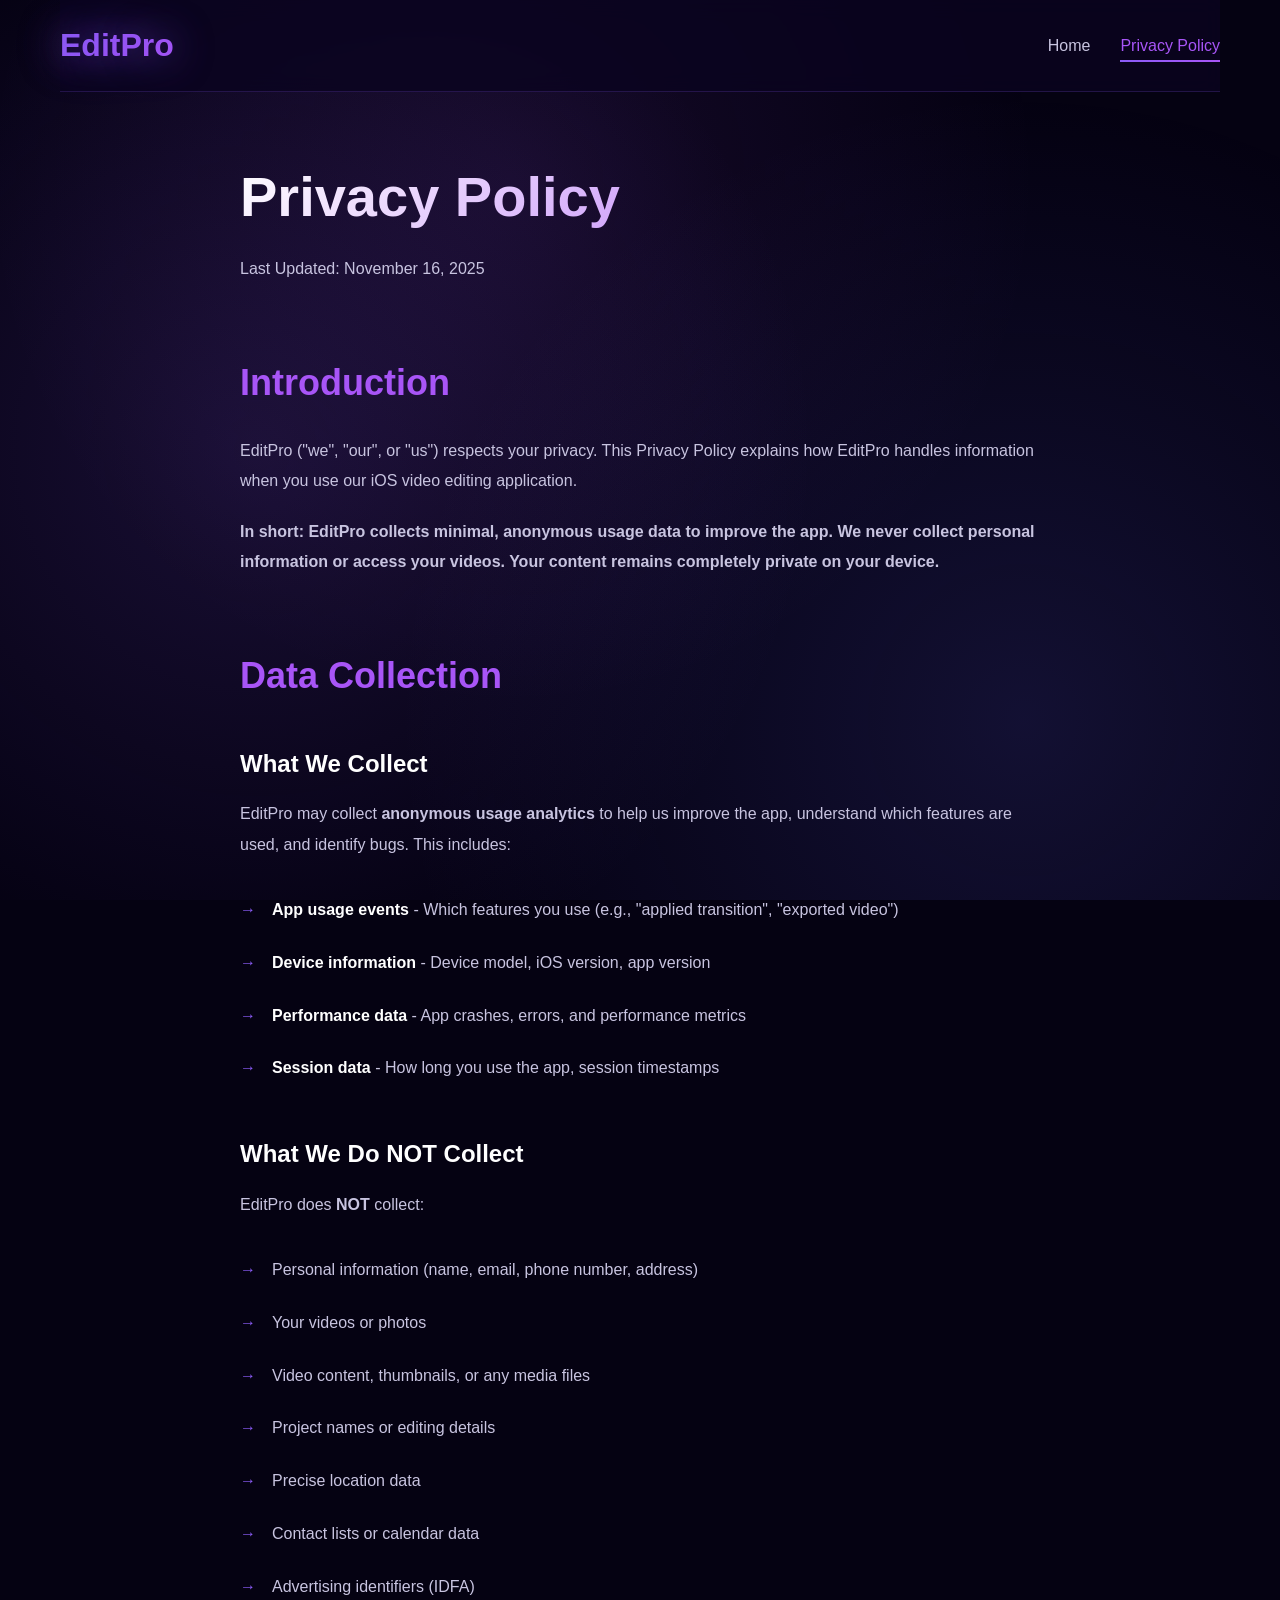
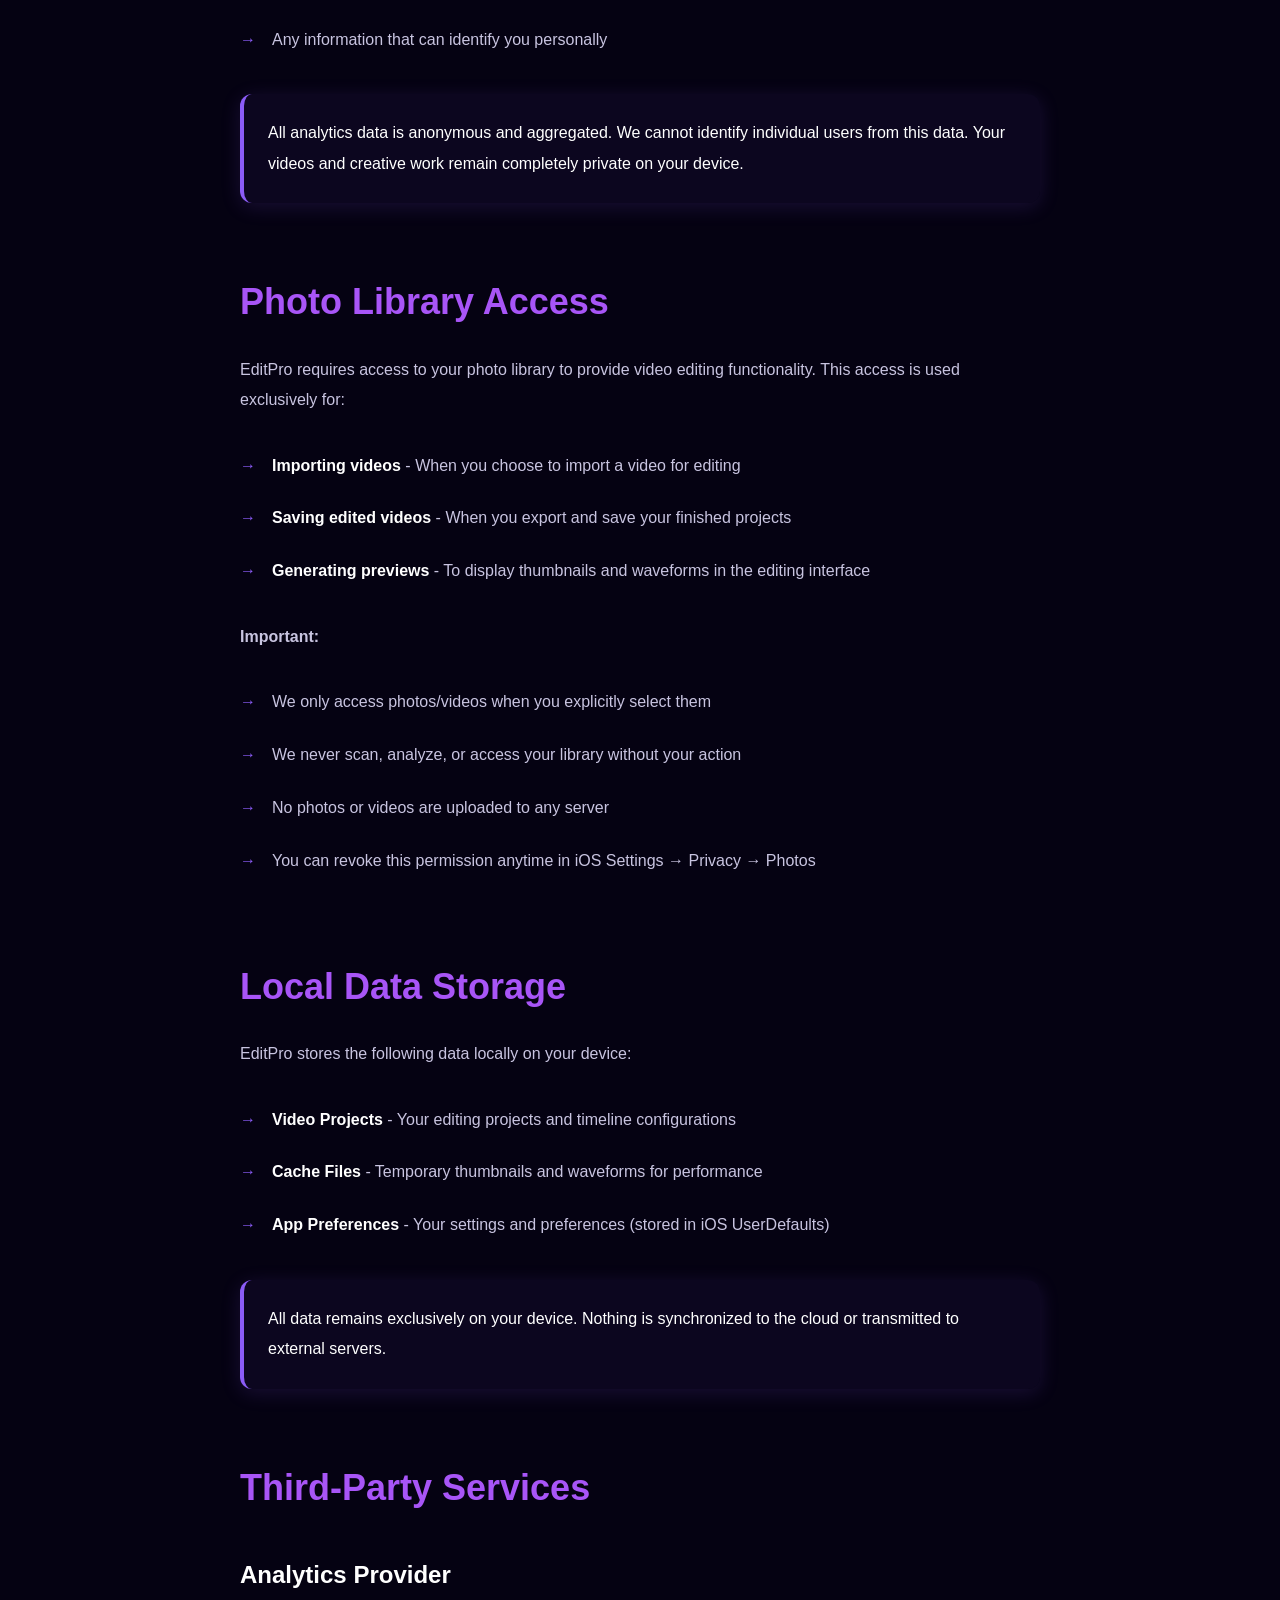
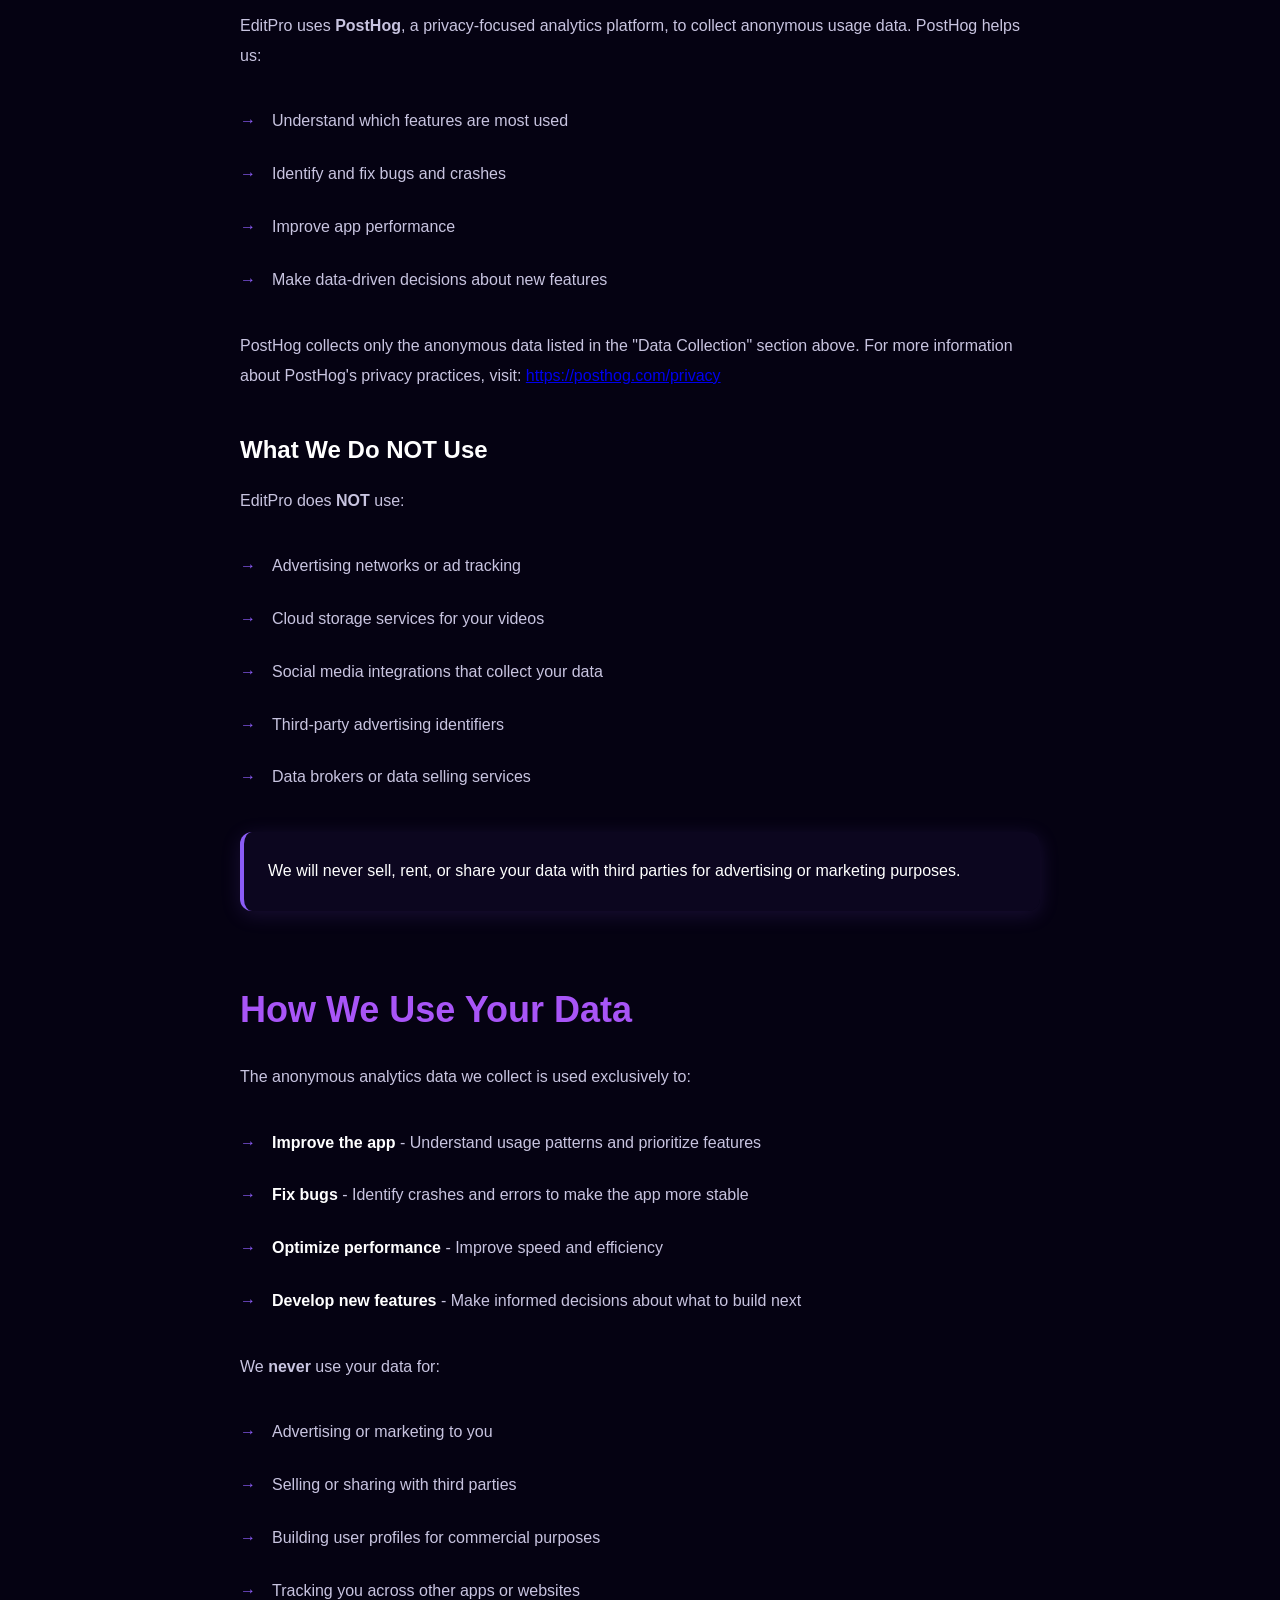
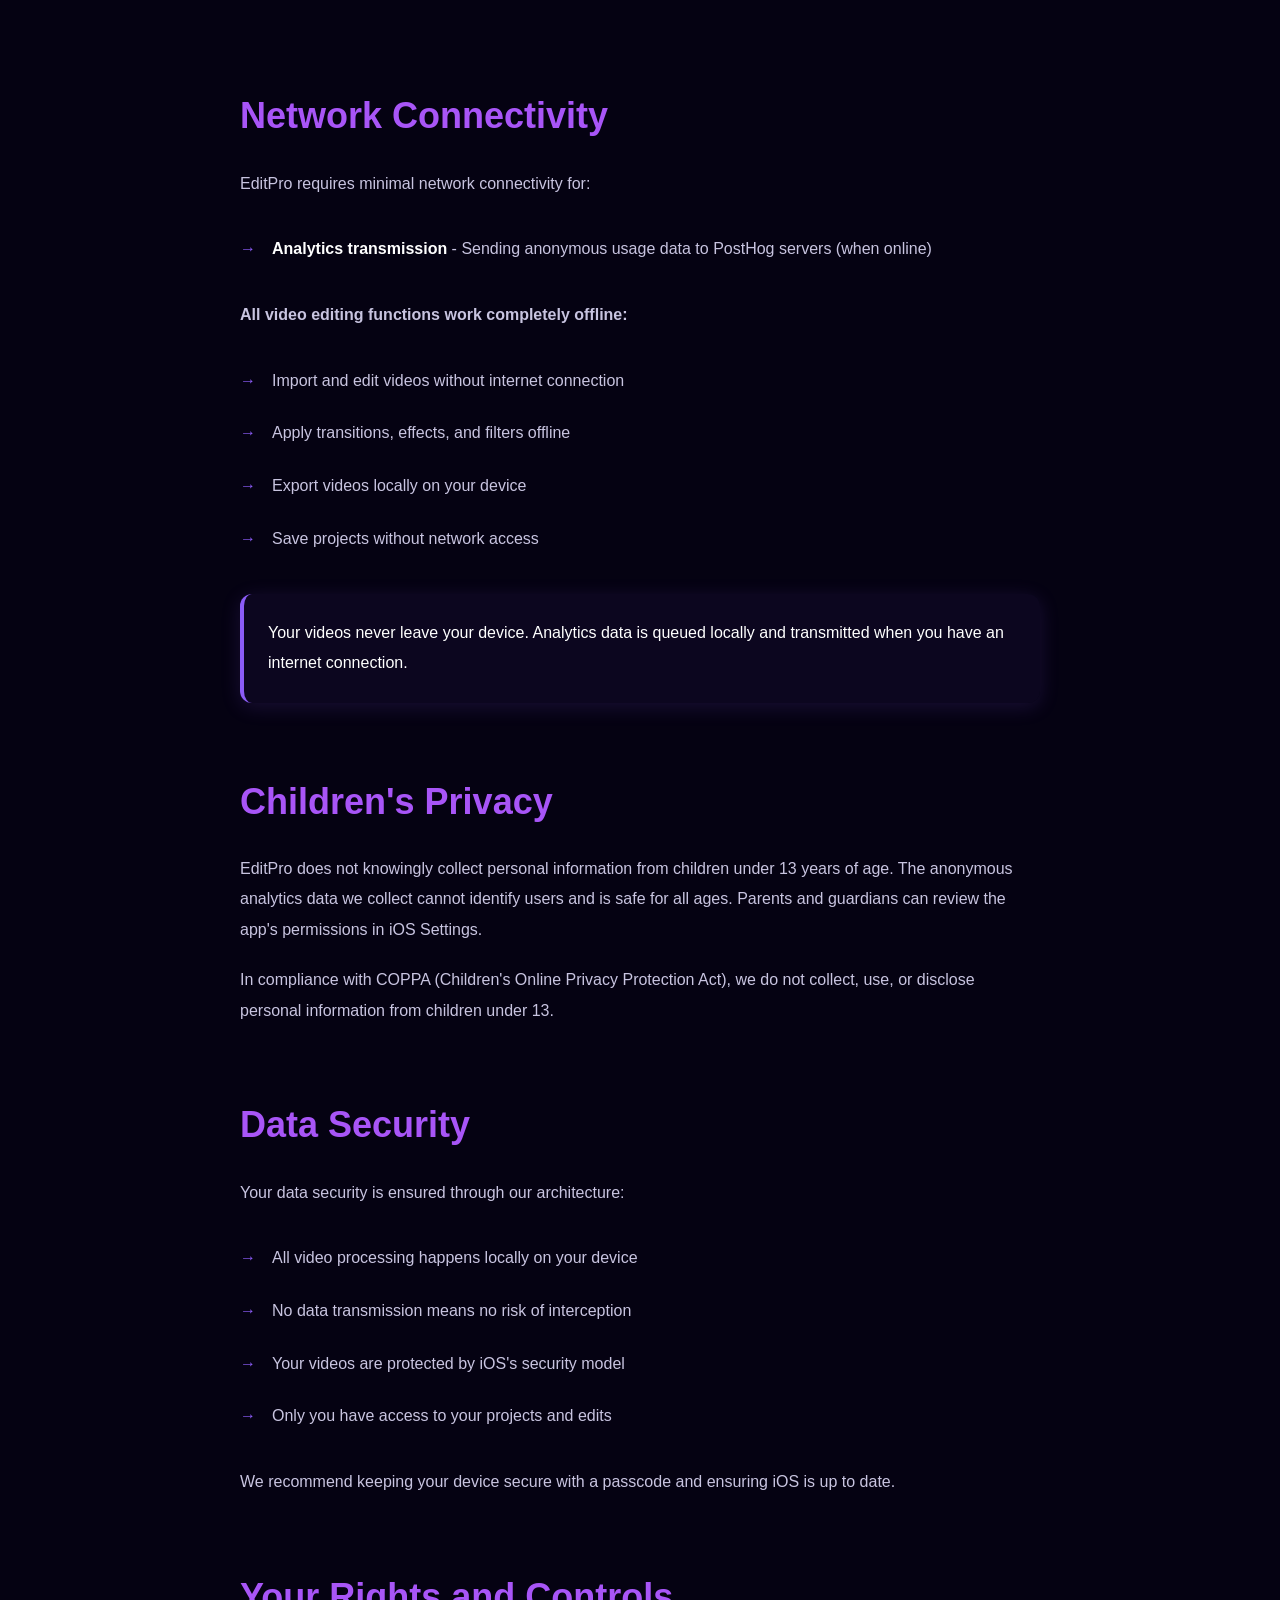
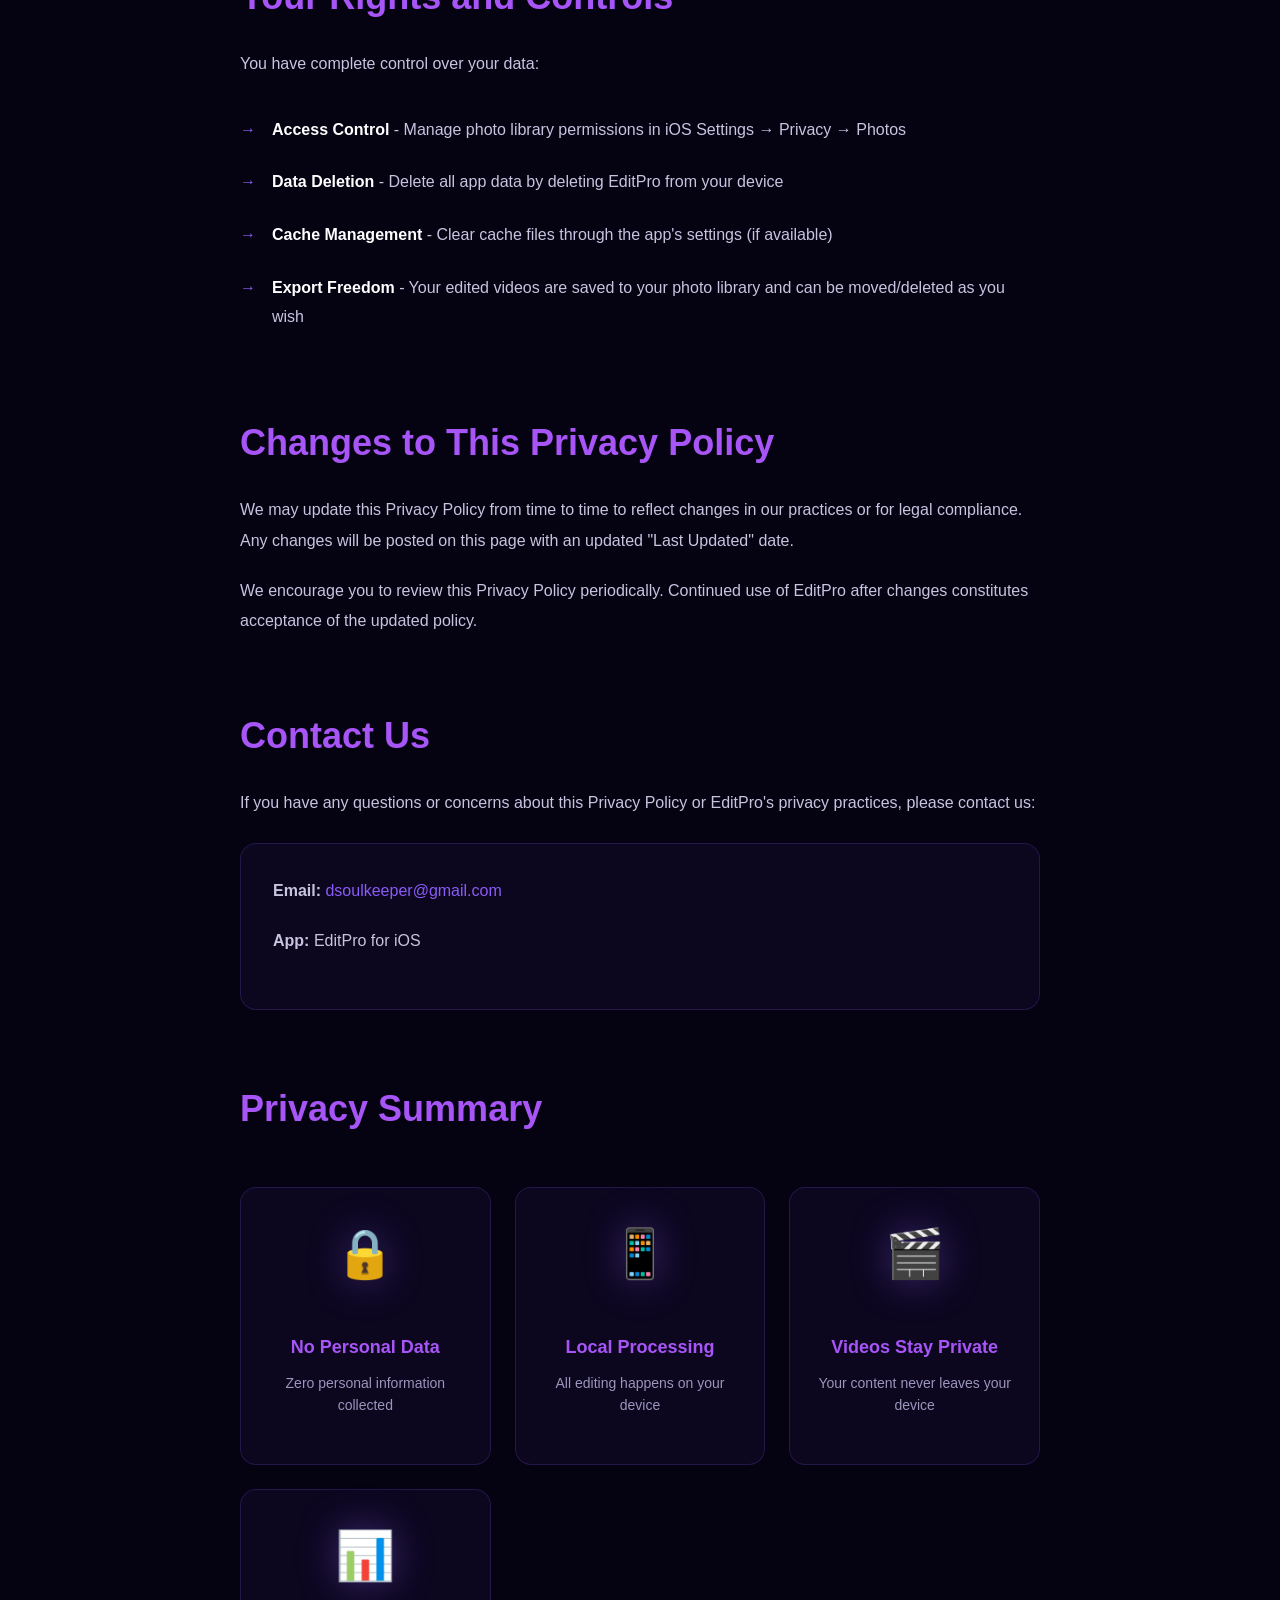
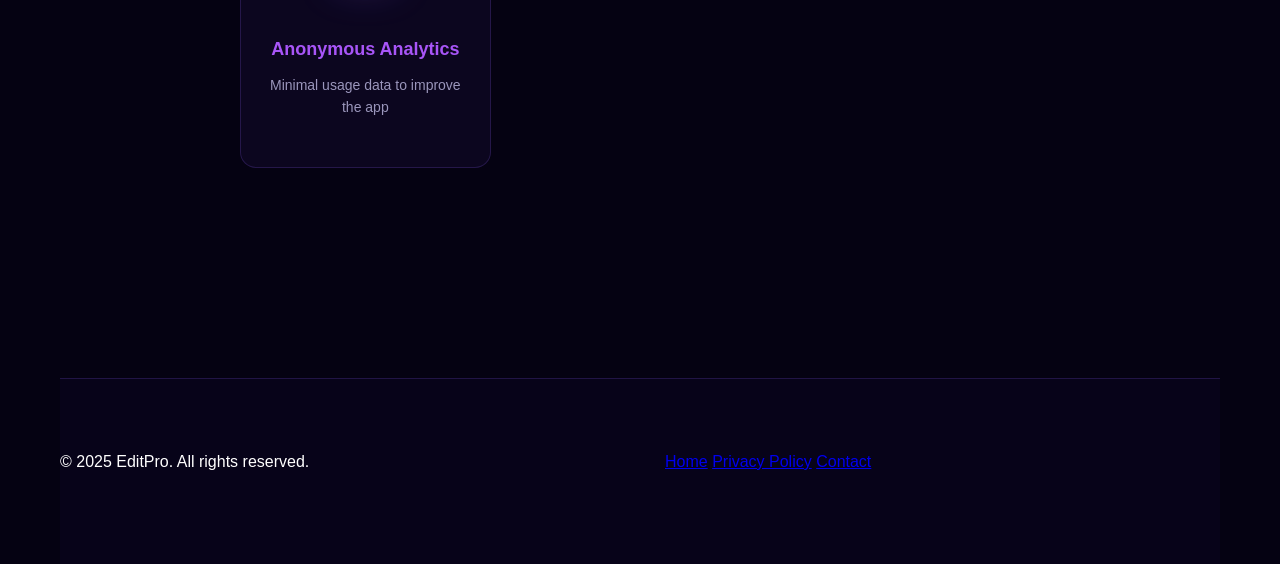
==== privacy.html @ 7e84e5dd "first commit" ====
<!DOCTYPE html>
<html lang="en">
<head>
    <meta charset="UTF-8">
    <meta name="viewport" content="width=device-width, initial-scale=1.0">
    <meta name="description" content="EditPro Privacy Policy - Learn how we protect your privacy and handle your data.">
    <title>Privacy Policy - EditPro</title>

    <!-- Favicons -->
    <link rel="icon" type="image/png" sizes="32x32" href="assets/favicon-32x32.png">
    <link rel="icon" type="image/png" sizes="16x16" href="assets/favicon-16x16.png">
    <link rel="apple-touch-icon" sizes="180x180" href="assets/apple-touch-icon.png">

    <link rel="stylesheet" href="style.css">
</head>
<body>
    <!-- Progress Bar -->
    <div class="progress-bar" id="progressBar"></div>

    <div class="container">
        <header id="navbar">
            <div class="logo">
                <a href="index.html"><h1>EditPro</h1></a>
            </div>
            <nav>
                <a href="index.html">Home</a>
                <a href="privacy.html" class="active">Privacy Policy</a>
            </nav>
        </header>

        <main class="privacy-content">
            <h1>Privacy Policy</h1>
            <p class="last-updated">Last Updated: November 16, 2025</p>

            <section>
                <h2>Introduction</h2>
                <p>EditPro ("we", "our", or "us") respects your privacy. This Privacy Policy explains how EditPro handles information when you use our iOS video editing application.</p>
                <p><strong>In short: EditPro collects minimal, anonymous usage data to improve the app. We never collect personal information or access your videos. Your content remains completely private on your device.</strong></p>
            </section>

            <section>
                <h2>Data Collection</h2>

                <h3>What We Collect</h3>
                <p>EditPro may collect <strong>anonymous usage analytics</strong> to help us improve the app, understand which features are used, and identify bugs. This includes:</p>
                <ul>
                    <li><strong>App usage events</strong> - Which features you use (e.g., "applied transition", "exported video")</li>
                    <li><strong>Device information</strong> - Device model, iOS version, app version</li>
                    <li><strong>Performance data</strong> - App crashes, errors, and performance metrics</li>
                    <li><strong>Session data</strong> - How long you use the app, session timestamps</li>
                </ul>

                <h3>What We Do NOT Collect</h3>
                <p>EditPro does <strong>NOT</strong> collect:</p>
                <ul>
                    <li>Personal information (name, email, phone number, address)</li>
                    <li>Your videos or photos</li>
                    <li>Video content, thumbnails, or any media files</li>
                    <li>Project names or editing details</li>
                    <li>Precise location data</li>
                    <li>Contact lists or calendar data</li>
                    <li>Advertising identifiers (IDFA)</li>
                    <li>Any information that can identify you personally</li>
                </ul>
                <p class="highlight">All analytics data is anonymous and aggregated. We cannot identify individual users from this data. Your videos and creative work remain completely private on your device.</p>
            </section>

            <section>
                <h2>Photo Library Access</h2>
                <p>EditPro requires access to your photo library to provide video editing functionality. This access is used exclusively for:</p>
                <ul>
                    <li><strong>Importing videos</strong> - When you choose to import a video for editing</li>
                    <li><strong>Saving edited videos</strong> - When you export and save your finished projects</li>
                    <li><strong>Generating previews</strong> - To display thumbnails and waveforms in the editing interface</li>
                </ul>
                <p><strong>Important:</strong></p>
                <ul>
                    <li>We only access photos/videos when you explicitly select them</li>
                    <li>We never scan, analyze, or access your library without your action</li>
                    <li>No photos or videos are uploaded to any server</li>
                    <li>You can revoke this permission anytime in iOS Settings → Privacy → Photos</li>
                </ul>
            </section>

            <section>
                <h2>Local Data Storage</h2>
                <p>EditPro stores the following data locally on your device:</p>
                <ul>
                    <li><strong>Video Projects</strong> - Your editing projects and timeline configurations</li>
                    <li><strong>Cache Files</strong> - Temporary thumbnails and waveforms for performance</li>
                    <li><strong>App Preferences</strong> - Your settings and preferences (stored in iOS UserDefaults)</li>
                </ul>
                <p class="highlight">All data remains exclusively on your device. Nothing is synchronized to the cloud or transmitted to external servers.</p>
            </section>

            <section>
                <h2>Third-Party Services</h2>

                <h3>Analytics Provider</h3>
                <p>EditPro uses <strong>PostHog</strong>, a privacy-focused analytics platform, to collect anonymous usage data. PostHog helps us:</p>
                <ul>
                    <li>Understand which features are most used</li>
                    <li>Identify and fix bugs and crashes</li>
                    <li>Improve app performance</li>
                    <li>Make data-driven decisions about new features</li>
                </ul>
                <p>PostHog collects only the anonymous data listed in the "Data Collection" section above. For more information about PostHog's privacy practices, visit: <a href="https://posthog.com/privacy" target="_blank" rel="noopener">https://posthog.com/privacy</a></p>

                <h3>What We Do NOT Use</h3>
                <p>EditPro does <strong>NOT</strong> use:</p>
                <ul>
                    <li>Advertising networks or ad tracking</li>
                    <li>Cloud storage services for your videos</li>
                    <li>Social media integrations that collect your data</li>
                    <li>Third-party advertising identifiers</li>
                    <li>Data brokers or data selling services</li>
                </ul>
                <p class="highlight">We will never sell, rent, or share your data with third parties for advertising or marketing purposes.</p>
            </section>

            <section>
                <h2>How We Use Your Data</h2>
                <p>The anonymous analytics data we collect is used exclusively to:</p>
                <ul>
                    <li><strong>Improve the app</strong> - Understand usage patterns and prioritize features</li>
                    <li><strong>Fix bugs</strong> - Identify crashes and errors to make the app more stable</li>
                    <li><strong>Optimize performance</strong> - Improve speed and efficiency</li>
                    <li><strong>Develop new features</strong> - Make informed decisions about what to build next</li>
                </ul>
                <p>We <strong>never</strong> use your data for:</p>
                <ul>
                    <li>Advertising or marketing to you</li>
                    <li>Selling or sharing with third parties</li>
                    <li>Building user profiles for commercial purposes</li>
                    <li>Tracking you across other apps or websites</li>
                </ul>
            </section>

            <section>
                <h2>Network Connectivity</h2>
                <p>EditPro requires minimal network connectivity for:</p>
                <ul>
                    <li><strong>Analytics transmission</strong> - Sending anonymous usage data to PostHog servers (when online)</li>
                </ul>

                <p><strong>All video editing functions work completely offline:</strong></p>
                <ul>
                    <li>Import and edit videos without internet connection</li>
                    <li>Apply transitions, effects, and filters offline</li>
                    <li>Export videos locally on your device</li>
                    <li>Save projects without network access</li>
                </ul>
                <p class="highlight">Your videos never leave your device. Analytics data is queued locally and transmitted when you have an internet connection.</p>
            </section>

            <section>
                <h2>Children's Privacy</h2>
                <p>EditPro does not knowingly collect personal information from children under 13 years of age. The anonymous analytics data we collect cannot identify users and is safe for all ages. Parents and guardians can review the app's permissions in iOS Settings.</p>
                <p>In compliance with COPPA (Children's Online Privacy Protection Act), we do not collect, use, or disclose personal information from children under 13.</p>
            </section>

            <section>
                <h2>Data Security</h2>
                <p>Your data security is ensured through our architecture:</p>
                <ul>
                    <li>All video processing happens locally on your device</li>
                    <li>No data transmission means no risk of interception</li>
                    <li>Your videos are protected by iOS's security model</li>
                    <li>Only you have access to your projects and edits</li>
                </ul>
                <p>We recommend keeping your device secure with a passcode and ensuring iOS is up to date.</p>
            </section>

            <section>
                <h2>Your Rights and Controls</h2>
                <p>You have complete control over your data:</p>
                <ul>
                    <li><strong>Access Control</strong> - Manage photo library permissions in iOS Settings → Privacy → Photos</li>
                    <li><strong>Data Deletion</strong> - Delete all app data by deleting EditPro from your device</li>
                    <li><strong>Cache Management</strong> - Clear cache files through the app's settings (if available)</li>
                    <li><strong>Export Freedom</strong> - Your edited videos are saved to your photo library and can be moved/deleted as you wish</li>
                </ul>
            </section>

            <section>
                <h2>Changes to This Privacy Policy</h2>
                <p>We may update this Privacy Policy from time to time to reflect changes in our practices or for legal compliance. Any changes will be posted on this page with an updated "Last Updated" date.</p>
                <p>We encourage you to review this Privacy Policy periodically. Continued use of EditPro after changes constitutes acceptance of the updated policy.</p>
            </section>

            <section>
                <h2>Contact Us</h2>
                <p>If you have any questions or concerns about this Privacy Policy or EditPro's privacy practices, please contact us:</p>
                <div class="contact-info">
                    <p><strong>Email:</strong> <a href="mailto:dsoulkeeper@gmail.com">dsoulkeeper@gmail.com</a></p>
                    <p><strong>App:</strong> EditPro for iOS</p>
                </div>
            </section>

            <section class="summary">
                <h2>Privacy Summary</h2>
                <div class="privacy-badges">
                    <div class="badge">
                        <span class="icon">🔒</span>
                        <h3>No Personal Data</h3>
                        <p>Zero personal information collected</p>
                    </div>
                    <div class="badge">
                        <span class="icon">📱</span>
                        <h3>Local Processing</h3>
                        <p>All editing happens on your device</p>
                    </div>
                    <div class="badge">
                        <span class="icon">🎬</span>
                        <h3>Videos Stay Private</h3>
                        <p>Your content never leaves your device</p>
                    </div>
                    <div class="badge">
                        <span class="icon">📊</span>
                        <h3>Anonymous Analytics</h3>
                        <p>Minimal usage data to improve the app</p>
                    </div>
                </div>
            </section>
        </main>

        <footer>
            <div class="footer-content">
                <p>&copy; 2025 EditPro. All rights reserved.</p>
                <nav>
                    <a href="index.html">Home</a>
                    <a href="privacy.html">Privacy Policy</a>
                    <a href="mailto:dsoulkeeper@gmail.com">Contact</a>
                </nav>
            </div>
        </footer>
    </div>

    <!-- Floating Back to Top Button -->
    <button class="back-to-top" id="backToTop" aria-label="Back to top">↑</button>

    <!-- JavaScript -->
    <script>
        // Progress Bar
        window.addEventListener('scroll', () => {
            const winScroll = document.body.scrollTop || document.documentElement.scrollTop;
            const height = document.documentElement.scrollHeight - document.documentElement.clientHeight;
            const scrolled = (winScroll / height) * 100;
            document.getElementById('progressBar').style.width = scrolled + '%';
        });

        // Back to Top Button
        const backToTop = document.getElementById('backToTop');

        window.addEventListener('scroll', () => {
            if (window.pageYOffset > 300) {
                backToTop.classList.add('visible');
            } else {
                backToTop.classList.remove('visible');
            }
        });

        backToTop.addEventListener('click', () => {
            window.scrollTo({
                top: 0,
                behavior: 'smooth'
            });
        });

        // Navbar background on scroll
        const navbar = document.getElementById('navbar');
        window.addEventListener('scroll', () => {
            if (window.scrollY > 50) {
                navbar.classList.add('scrolled');
            } else {
                navbar.classList.remove('scrolled');
            }
        });
    </script>
</body>
</html>
---- style.css ----
/* EditPro Website Styles - Inspired by Modern Design */
/* Purple gradient theme with glow effects */

:root {
    --purple-primary: #8B5CF6;
    --purple-secondary: #6366F1;
    --purple-light: #A855F7;
    --purple-dark: #7C3AED;
    --bg-dark: #0a0420;
    --bg-darker: #050212;
    --bg-card: rgba(17, 10, 40, 0.6);
    --text-primary: #ffffff;
    --text-secondary: #c8c4e0;
    --text-muted: #9b96bc;
    --border-glow: rgba(139, 92, 246, 0.2);
    --glow-strong: rgba(139, 92, 246, 0.6);
}

/* Reset and Base Styles */
* {
    margin: 0;
    padding: 0;
    box-sizing: border-box;
}

html {
    scroll-behavior: smooth;
}

body {
    font-family: -apple-system, BlinkMacSystemFont, 'Segoe UI', 'Roboto', 'Helvetica', 'Arial', sans-serif;
    background: var(--bg-darker);
    color: var(--text-primary);
    line-height: 1.6;
    min-height: 100vh;
    overflow-x: hidden;
    position: relative;
}

/* Progress Bar */
.progress-bar {
    position: fixed;
    top: 0;
    left: 0;
    height: 3px;
    background: linear-gradient(90deg, var(--purple-primary), var(--purple-light));
    box-shadow: 0 0 10px var(--glow-strong);
    z-index: 1000;
    transition: width 0.1s ease;
    width: 0;
}

/* Back to Top Button */
.back-to-top {
    position: fixed;
    bottom: 30px;
    right: 30px;
    width: 50px;
    height: 50px;
    background: linear-gradient(135deg, var(--purple-primary), var(--purple-secondary));
    color: white;
    border: none;
    border-radius: 50%;
    font-size: 24px;
    cursor: pointer;
    opacity: 0;
    visibility: hidden;
    transform: translateY(20px);
    transition: all 0.3s ease;
    box-shadow: 0 4px 20px rgba(139, 92, 246, 0.4);
    z-index: 999;
    display: flex;
    align-items: center;
    justify-content: center;
}

.back-to-top.visible {
    opacity: 1;
    visibility: visible;
    transform: translateY(0);
}

.back-to-top:hover {
    transform: translateY(-5px);
    box-shadow: 0 8px 30px rgba(139, 92, 246, 0.6);
}

/* Animated background gradient */
body::before {
    content: '';
    position: fixed;
    top: 0;
    left: 0;
    right: 0;
    bottom: 0;
    background: radial-gradient(circle at 20% 50%, rgba(139, 92, 246, 0.15) 0%, transparent 50%),
                radial-gradient(circle at 80% 80%, rgba(99, 102, 241, 0.15) 0%, transparent 50%),
                radial-gradient(circle at 40% 20%, rgba(168, 85, 247, 0.1) 0%, transparent 50%);
    animation: gradientShift 15s ease infinite;
    pointer-events: none;
    z-index: -1;
}

@keyframes gradientShift {
    0%, 100% { opacity: 1; }
    50% { opacity: 0.8; }
}

.container {
    max-width: 1200px;
    margin: 0 auto;
    padding: 0 20px;
}

/* Header with glass effect */
header {
    padding: 20px 0;
    display: flex;
    justify-content: space-between;
    align-items: center;
    flex-wrap: wrap;
    gap: 20px;
    position: sticky;
    top: 0;
    background: rgba(10, 4, 32, 0.8);
    backdrop-filter: blur(10px);
    border-bottom: 1px solid var(--border-glow);
    z-index: 100;
    transition: all 0.3s ease;
}

header.scrolled {
    background: rgba(10, 4, 32, 0.95);
    box-shadow: 0 4px 30px rgba(139, 92, 246, 0.2);
}

.logo a {
    text-decoration: none;
    cursor: pointer;
}

.logo h1 {
    font-size: 32px;
    font-weight: 800;
    background: linear-gradient(135deg, var(--purple-primary), var(--purple-light));
    -webkit-background-clip: text;
    -webkit-text-fill-color: transparent;
    background-clip: text;
    text-shadow: 0 0 40px rgba(139, 92, 246, 0.5);
    filter: drop-shadow(0 0 20px rgba(139, 92, 246, 0.4));
    transition: all 0.3s ease;
}

.logo a:hover h1 {
    filter: drop-shadow(0 0 30px rgba(139, 92, 246, 0.7));
    transform: scale(1.02);
}

header nav {
    display: flex;
    gap: 30px;
}

header nav a {
    color: var(--text-secondary);
    text-decoration: none;
    font-weight: 500;
    transition: all 0.3s ease;
    position: relative;
}

header nav a::after {
    content: '';
    position: absolute;
    bottom: -4px;
    left: 0;
    width: 0;
    height: 2px;
    background: linear-gradient(90deg, var(--purple-primary), var(--purple-light));
    transition: width 0.3s ease;
}

header nav a:hover::after,
header nav a.active::after {
    width: 100%;
}

header nav a:hover,
header nav a.active {
    color: var(--purple-light);
}

/* Hero Section */
.hero {
    display: flex;
    flex-direction: column;
    align-items: center;
    text-align: center;
    padding: 100px 0 120px;
    position: relative;
}

.hero-content {
    order: 2;
    max-width: 900px;
    animation: fadeInUp 0.8s ease;
}

.hero-image {
    order: 1;
    margin-bottom: 50px;
    animation: fadeIn 1s ease;
}

.hero-title-main {
    font-size: 64px;
    font-weight: 900;
    line-height: 1.1;
    margin-bottom: 20px;
    background: linear-gradient(135deg, #ffffff 0%, var(--purple-light) 100%);
    -webkit-background-clip: text;
    -webkit-text-fill-color: transparent;
    background-clip: text;
    animation: fadeInUp 0.8s ease 0.2s both;
}

.hero-title-sub {
    font-size: 42px;
    font-weight: 700;
    line-height: 1.3;
    margin-bottom: 24px;
    color: var(--text-secondary);
    animation: fadeInUp 0.8s ease 0.4s both;
}

.hero-subtitle {
    font-size: 20px;
    color: var(--text-secondary);
    margin-bottom: 50px;
    line-height: 1.8;
    max-width: 800px;
    margin-left: auto;
    margin-right: auto;
    animation: fadeInUp 0.8s ease 0.6s both;
}

.hero-cta {
    display: flex;
    flex-direction: column;
    gap: 20px;
    align-items: center;
    animation: fadeInUp 0.8s ease 0.8s both;
}

.hero-note,
.cta-note {
    color: var(--text-muted);
    font-size: 14px;
}

.app-icon {
    display: flex;
    align-items: center;
    justify-content: center;
}

.app-icon img {
    width: 140px;
    height: 140px;
    border-radius: 32px;
    box-shadow: 0 20px 60px rgba(139, 92, 246, 0.6),
                0 0 100px rgba(139, 92, 246, 0.4),
                inset 0 1px 0 rgba(255, 255, 255, 0.1);
    transition: all 0.4s ease;
    animation: float 6s ease-in-out infinite;
}

.app-icon img:hover {
    transform: scale(1.08) translateY(-10px);
    box-shadow: 0 30px 80px rgba(139, 92, 246, 0.8),
                0 0 120px rgba(139, 92, 246, 0.6);
}

@keyframes float {
    0%, 100% { transform: translateY(0px); }
    50% { transform: translateY(-20px); }
}

@keyframes fadeIn {
    from { opacity: 0; }
    to { opacity: 1; }
}

@keyframes fadeInUp {
    from {
        opacity: 0;
        transform: translateY(30px);
    }
    to {
        opacity: 1;
        transform: translateY(0);
    }
}

/* Buttons */
.btn {
    display: inline-block;
    padding: 18px 40px;
    border-radius: 14px;
    text-decoration: none;
    font-weight: 600;
    font-size: 16px;
    transition: all 0.3s ease;
    cursor: pointer;
    position: relative;
    overflow: hidden;
}

.btn::before {
    content: '';
    position: absolute;
    top: 50%;
    left: 50%;
    width: 0;
    height: 0;
    border-radius: 50%;
    background: rgba(255, 255, 255, 0.1);
    transform: translate(-50%, -50%);
    transition: width 0.6s, height 0.6s;
}

.btn:hover::before {
    width: 300px;
    height: 300px;
}

.btn-primary {
    background: linear-gradient(135deg, var(--purple-primary), var(--purple-secondary));
    color: white;
    box-shadow: 0 10px 40px rgba(139, 92, 246, 0.4),
                0 0 20px rgba(139, 92, 246, 0.3);
    border: 1px solid rgba(139, 92, 246, 0.5);
}

.btn-primary:hover {
    transform: translateY(-3px);
    box-shadow: 0 20px 50px rgba(139, 92, 246, 0.6),
                0 0 40px rgba(139, 92, 246, 0.5);
}

/* Sections */
section {
    padding: 100px 0;
    position: relative;
}

.section-title {
    font-size: 48px;
    font-weight: 800;
    text-align: center;
    margin-bottom: 16px;
    background: linear-gradient(135deg, #ffffff 0%, var(--purple-light) 100%);
    -webkit-background-clip: text;
    -webkit-text-fill-color: transparent;
    background-clip: text;
}

.section-subtitle {
    font-size: 20px;
    color: var(--text-secondary);
    text-align: center;
    margin-bottom: 70px;
    font-weight: 400;
}

/* Features Grid */
.features-grid {
    display: grid;
    grid-template-columns: repeat(auto-fit, minmax(320px, 1fr));
    gap: 30px;
    margin-top: 60px;
}

.feature-card {
    background: var(--bg-card);
    border: 1px solid var(--border-glow);
    border-radius: 24px;
    padding: 40px 32px;
    transition: all 0.4s cubic-bezier(0.4, 0, 0.2, 1);
    backdrop-filter: blur(10px);
    position: relative;
    overflow: hidden;
}

.feature-card::before {
    content: '';
    position: absolute;
    top: 0;
    left: 0;
    right: 0;
    height: 1px;
    background: linear-gradient(90deg, transparent, var(--purple-primary), transparent);
    opacity: 0;
    transition: opacity 0.4s ease;
}

.feature-card:hover {
    transform: translateY(-8px);
    border-color: var(--purple-primary);
    box-shadow: 0 20px 60px rgba(139, 92, 246, 0.3),
                inset 0 1px 0 rgba(139, 92, 246, 0.1);
    background: rgba(25, 15, 60, 0.7);
}

.feature-card:hover::before {
    opacity: 1;
}

.feature-icon {
    width: 64px;
    height: 64px;
    background: linear-gradient(135deg, var(--purple-primary), var(--purple-light));
    border-radius: 16px;
    display: flex;
    align-items: center;
    justify-content: center;
    font-size: 32px;
    margin-bottom: 28px;
    box-shadow: 0 8px 32px rgba(139, 92, 246, 0.4);
    transition: all 0.3s ease;
}

.feature-card:hover .feature-icon {
    transform: scale(1.1) rotate(5deg);
    box-shadow: 0 12px 48px rgba(139, 92, 246, 0.6);
}

.feature-card h3 {
    font-size: 22px;
    margin-bottom: 14px;
    color: var(--text-primary);
    font-weight: 700;
}

.feature-card p {
    color: var(--text-secondary);
    line-height: 1.8;
    font-size: 15px;
}

/* How It Works */
.steps {
    display: grid;
    grid-template-columns: repeat(auto-fit, minmax(280px, 1fr));
    gap: 50px;
    margin-top: 60px;
}

.step {
    text-align: center;
    position: relative;
    padding: 20px;
}

.step-number {
    width: 70px;
    height: 70px;
    background: linear-gradient(135deg, var(--purple-primary), var(--purple-secondary));
    border-radius: 50%;
    display: flex;
    align-items: center;
    justify-content: center;
    font-size: 28px;
    font-weight: 800;
    margin: 0 auto 24px;
    box-shadow: 0 10px 40px rgba(139, 92, 246, 0.5),
                inset 0 1px 0 rgba(255, 255, 255, 0.2);
    transition: all 0.3s ease;
}

.step:hover .step-number {
    transform: scale(1.15);
    box-shadow: 0 15px 50px rgba(139, 92, 246, 0.7);
}

.step h3 {
    font-size: 26px;
    margin-bottom: 14px;
    color: var(--purple-light);
}

.step p {
    color: var(--text-secondary);
    line-height: 1.7;
}

/* Screenshots */
.screenshots-grid {
    display: grid;
    grid-template-columns: repeat(auto-fit, minmax(320px, 1fr));
    gap: 40px;
    margin-top: 60px;
}

.screenshot-item {
    position: relative;
    border-radius: 24px;
    overflow: hidden;
    background: var(--bg-card);
    border: 1px solid var(--border-glow);
    transition: all 0.4s ease;
    box-shadow: 0 4px 20px rgba(0, 0, 0, 0.3);
}

.screenshot-item:hover {
    transform: translateY(-8px);
    border-color: var(--purple-primary);
    box-shadow: 0 20px 60px rgba(139, 92, 246, 0.4),
                0 0 40px rgba(139, 92, 246, 0.2);
}

.screenshot-item img {
    width: 100%;
    height: auto;
    display: block;
    transition: transform 0.4s ease;
}

.screenshot-item:hover img {
    transform: scale(1.03);
}

.screenshot-caption {
    padding: 16px 20px;
    font-weight: 700;
    color: var(--purple-light);
    font-size: 16px;
    text-align: center;
    background: rgba(10, 4, 32, 0.8);
    backdrop-filter: blur(10px);
}

/* Placeholder style (if needed) */
.screenshot-placeholder {
    aspect-ratio: 9/16;
    background: var(--bg-card);
    border: 2px dashed var(--border-glow);
    border-radius: 24px;
    display: flex;
    flex-direction: column;
    align-items: center;
    justify-content: center;
    gap: 12px;
    padding: 30px;
    backdrop-filter: blur(10px);
    transition: all 0.3s ease;
}

.screenshot-placeholder:hover {
    border-color: var(--purple-primary);
    background: rgba(25, 15, 60, 0.6);
    transform: translateY(-5px);
    box-shadow: 0 10px 40px rgba(139, 92, 246, 0.2);
}

.screenshot-placeholder p {
    font-weight: 700;
    color: var(--purple-light);
    font-size: 18px;
}

.screenshot-placeholder span {
    color: var(--text-muted);
    font-size: 14px;
}

/* Privacy Features */
.privacy-callout {
    background: linear-gradient(135deg, rgba(139, 92, 246, 0.05), rgba(99, 102, 241, 0.05));
    border-radius: 32px;
    border: 1px solid var(--border-glow);
    padding: 80px 40px;
    margin: 80px 0;
    position: relative;
    overflow: hidden;
}

.privacy-callout::before {
    content: '';
    position: absolute;
    top: -50%;
    right: -50%;
    width: 100%;
    height: 100%;
    background: radial-gradient(circle, rgba(139, 92, 246, 0.1) 0%, transparent 70%);
    animation: rotate 20s linear infinite;
}

@keyframes rotate {
    from { transform: rotate(0deg); }
    to { transform: rotate(360deg); }
}

.privacy-features {
    display: grid;
    grid-template-columns: repeat(auto-fit, minmax(280px, 1fr));
    gap: 40px;
    margin-top: 60px;
    position: relative;
    z-index: 1;
}

.privacy-item {
    text-align: center;
    padding: 30px;
    background: rgba(17, 10, 40, 0.4);
    border-radius: 20px;
    border: 1px solid rgba(139, 92, 246, 0.1);
    transition: all 0.3s ease;
}

.privacy-item:hover {
    background: rgba(25, 15, 60, 0.6);
    border-color: var(--purple-primary);
    transform: translateY(-5px);
    box-shadow: 0 10px 40px rgba(139, 92, 246, 0.2);
}

.privacy-icon {
    font-size: 56px;
    display: block;
    margin-bottom: 20px;
    filter: drop-shadow(0 0 20px rgba(139, 92, 246, 0.5));
}

.privacy-item h3 {
    font-size: 22px;
    margin-bottom: 12px;
    color: var(--purple-light);
    font-weight: 700;
}

.privacy-item p {
    color: var(--text-secondary);
    line-height: 1.7;
}

.privacy-link {
    text-align: center;
    margin-top: 50px;
    position: relative;
    z-index: 1;
}

.privacy-link a {
    color: var(--purple-primary);
    text-decoration: none;
    font-weight: 700;
    font-size: 18px;
    transition: all 0.3s ease;
    position: relative;
}

.privacy-link a:hover {
    color: var(--purple-light);
}

/* Privacy Policy Page */
.privacy-content {
    max-width: 800px;
    margin: 0 auto;
    padding: 60px 0;
}

.privacy-content h1 {
    font-size: 56px;
    margin-bottom: 12px;
    background: linear-gradient(135deg, #ffffff 0%, var(--purple-light) 100%);
    -webkit-background-clip: text;
    -webkit-text-fill-color: transparent;
    background-clip: text;
}

.last-updated {
    color: var(--text-muted);
    margin-bottom: 50px;
    font-size: 14px;
}

.privacy-content h2 {
    font-size: 36px;
    margin-top: 70px;
    margin-bottom: 24px;
    color: var(--purple-light);
    font-weight: 800;
}

.privacy-content h3 {
    font-size: 24px;
    margin-top: 40px;
    margin-bottom: 16px;
    color: var(--text-primary);
    font-weight: 700;
}

.privacy-content section {
    padding: 0;
    margin-bottom: 50px;
}

.privacy-content p {
    color: var(--text-secondary);
    margin-bottom: 20px;
    line-height: 1.9;
    font-size: 16px;
}

.privacy-content ul {
    list-style: none;
    margin: 24px 0;
}

.privacy-content ul li {
    color: var(--text-secondary);
    padding: 12px 0 12px 32px;
    position: relative;
    line-height: 1.8;
}

.privacy-content ul li::before {
    content: "→";
    position: absolute;
    left: 0;
    color: var(--purple-primary);
    font-weight: bold;
}

.privacy-content ul li strong {
    color: var(--text-primary);
}

.highlight {
    background: var(--bg-card);
    border-left: 4px solid var(--purple-primary);
    padding: 24px;
    border-radius: 12px;
    color: var(--text-primary) !important;
    margin: 28px 0;
    box-shadow: 0 4px 20px rgba(139, 92, 246, 0.15);
}

.contact-info {
    background: var(--bg-card);
    padding: 32px;
    border-radius: 16px;
    margin-top: 24px;
    border: 1px solid var(--border-glow);
}

.contact-info a {
    color: var(--purple-primary);
    text-decoration: none;
    transition: color 0.3s ease;
}

.contact-info a:hover {
    color: var(--purple-light);
}

/* Privacy Badges */
.privacy-badges {
    display: grid;
    grid-template-columns: repeat(auto-fit, minmax(220px, 1fr));
    gap: 24px;
    margin-top: 50px;
}

.badge {
    background: var(--bg-card);
    border: 1px solid var(--border-glow);
    border-radius: 16px;
    padding: 28px;
    text-align: center;
    transition: all 0.3s ease;
}

.badge:hover {
    border-color: var(--purple-primary);
    transform: translateY(-5px);
    box-shadow: 0 10px 40px rgba(139, 92, 246, 0.2);
}

.badge .icon {
    font-size: 48px;
    display: block;
    margin-bottom: 16px;
    filter: drop-shadow(0 0 20px rgba(139, 92, 246, 0.4));
}

.badge h3 {
    font-size: 18px;
    margin-bottom: 10px;
    color: var(--purple-light);
    font-weight: 700;
}

.badge p {
    color: var(--text-muted);
    font-size: 14px;
    line-height: 1.6;
}

/* CTA Section */
.cta {
    text-align: center;
    padding: 120px 40px;
    background: linear-gradient(135deg, rgba(139, 92, 246, 0.1), rgba(99, 102, 241, 0.1));
    border-radius: 32px;
    margin: 100px 0;
    border: 1px solid var(--border-glow);
    position: relative;
    overflow: hidden;
}

.cta::before {
    content: '';
    position: absolute;
    top: -100%;
    left: -100%;
    width: 200%;
    height: 200%;
    background: radial-gradient(circle, rgba(139, 92, 246, 0.1) 0%, transparent 70%);
    animation: pulse 8s ease-in-out infinite;
}

@keyframes pulse {
    0%, 100% { transform: scale(1); opacity: 0.5; }
    50% { transform: scale(1.2); opacity: 0.8; }
}

.cta h2 {
    font-size: 48px;
    margin-bottom: 24px;
    position: relative;
    z-index: 1;
}

.cta p {
    font-size: 20px;
    color: var(--text-secondary);
    margin-bottom: 50px;
    position: relative;
    z-index: 1;
}

.cta .btn {
    position: relative;
    z-index: 1;
}

/* Footer */
footer {
    border-top: 1px solid var(--border-glow);
    padding: 70px 0 40px;
    margin-top: 100px;
    background: rgba(10, 4, 32, 0.5);
}

.footer-content {
    display: grid;
    grid-template-columns: repeat(auto-fit, minmax(200px, 1fr));
    gap: 50px;
    margin-bottom: 50px;
}

.footer-section h3,
.footer-section h4 {
    margin-bottom: 20px;
    color: var(--purple-light);
    font-weight: 700;
}

.footer-section p,
.footer-section nav {
    color: var(--text-secondary);
}

.footer-section nav {
    display: flex;
    flex-direction: column;
    gap: 12px;
}

.footer-section nav a {
    color: var(--text-secondary);
    text-decoration: none;
    transition: all 0.3s ease;
}

.footer-section nav a:hover {
    color: var(--purple-primary);
    transform: translateX(5px);
}

.footer-bottom {
    text-align: center;
    padding-top: 40px;
    border-top: 1px solid var(--border-glow);
    color: var(--text-muted);
}

/* Responsive Design */
@media (max-width: 768px) {
    .hero {
        padding: 60px 0 80px;
    }

    .hero-title-main {
        font-size: 40px;
    }

    .hero-title-sub {
        font-size: 30px;
    }

    .hero-subtitle {
        font-size: 18px;
    }

    .app-icon img {
        width: 110px;
        height: 110px;
        border-radius: 24px;
    }

    .section-title {
        font-size: 36px;
    }

    .section-subtitle {
        font-size: 18px;
    }

    .features-grid,
    .steps,
    .screenshots-grid {
        grid-template-columns: 1fr;
    }

    header {
        flex-direction: column;
        text-align: center;
    }

    .privacy-content h1 {
        font-size: 40px;
    }

    .privacy-content h2 {
        font-size: 28px;
    }

    .cta {
        padding: 80px 30px;
    }

    .cta h2 {
        font-size: 36px;
    }
}

@media (max-width: 480px) {
    .hero-title-main {
        font-size: 32px;
    }

    .hero-title-sub {
        font-size: 24px;
    }

    .section-title {
        font-size: 28px;
    }

    .logo h1 {
        font-size: 28px;
    }
}

/* Scroll animations */
.animate-on-scroll {
    opacity: 0;
    transform: translateY(30px);
    transition: all 0.6s ease;
}

.animate-on-scroll.animated {
    opacity: 1;
    transform: translateY(0);
}
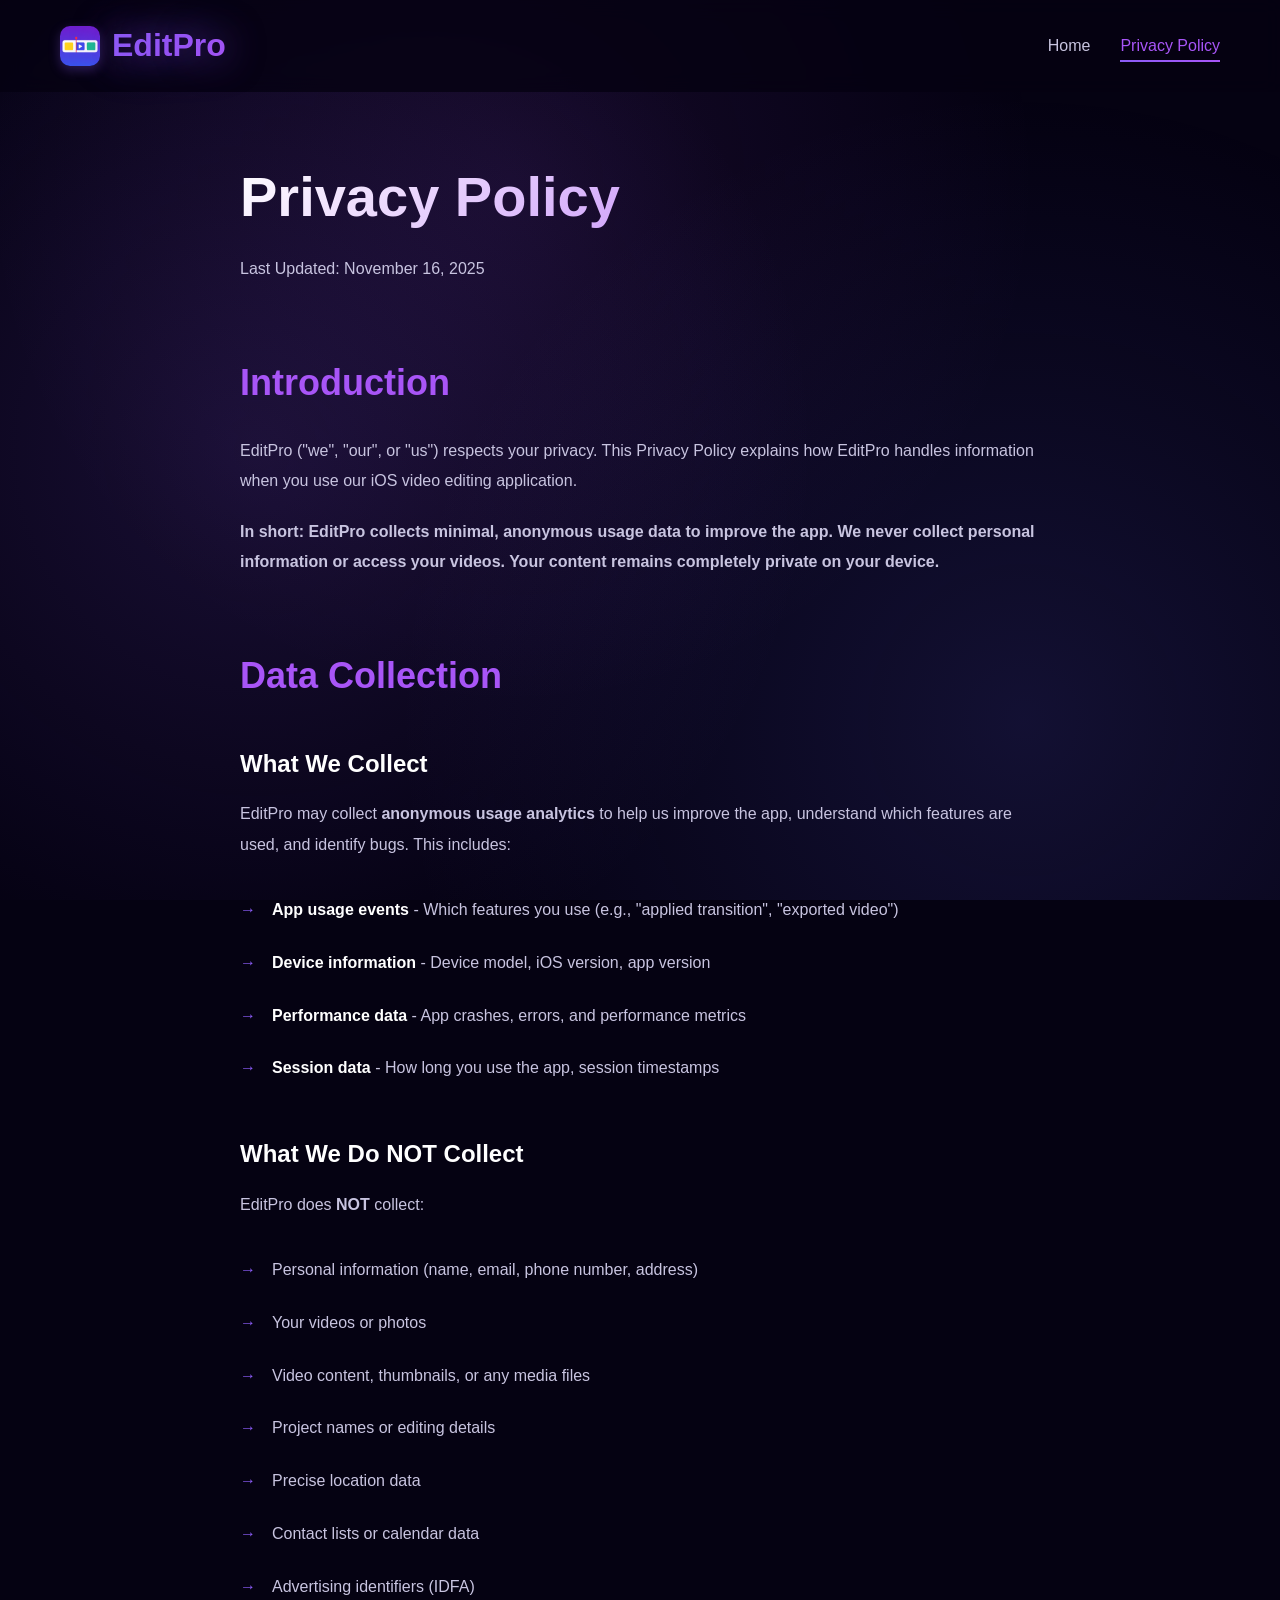
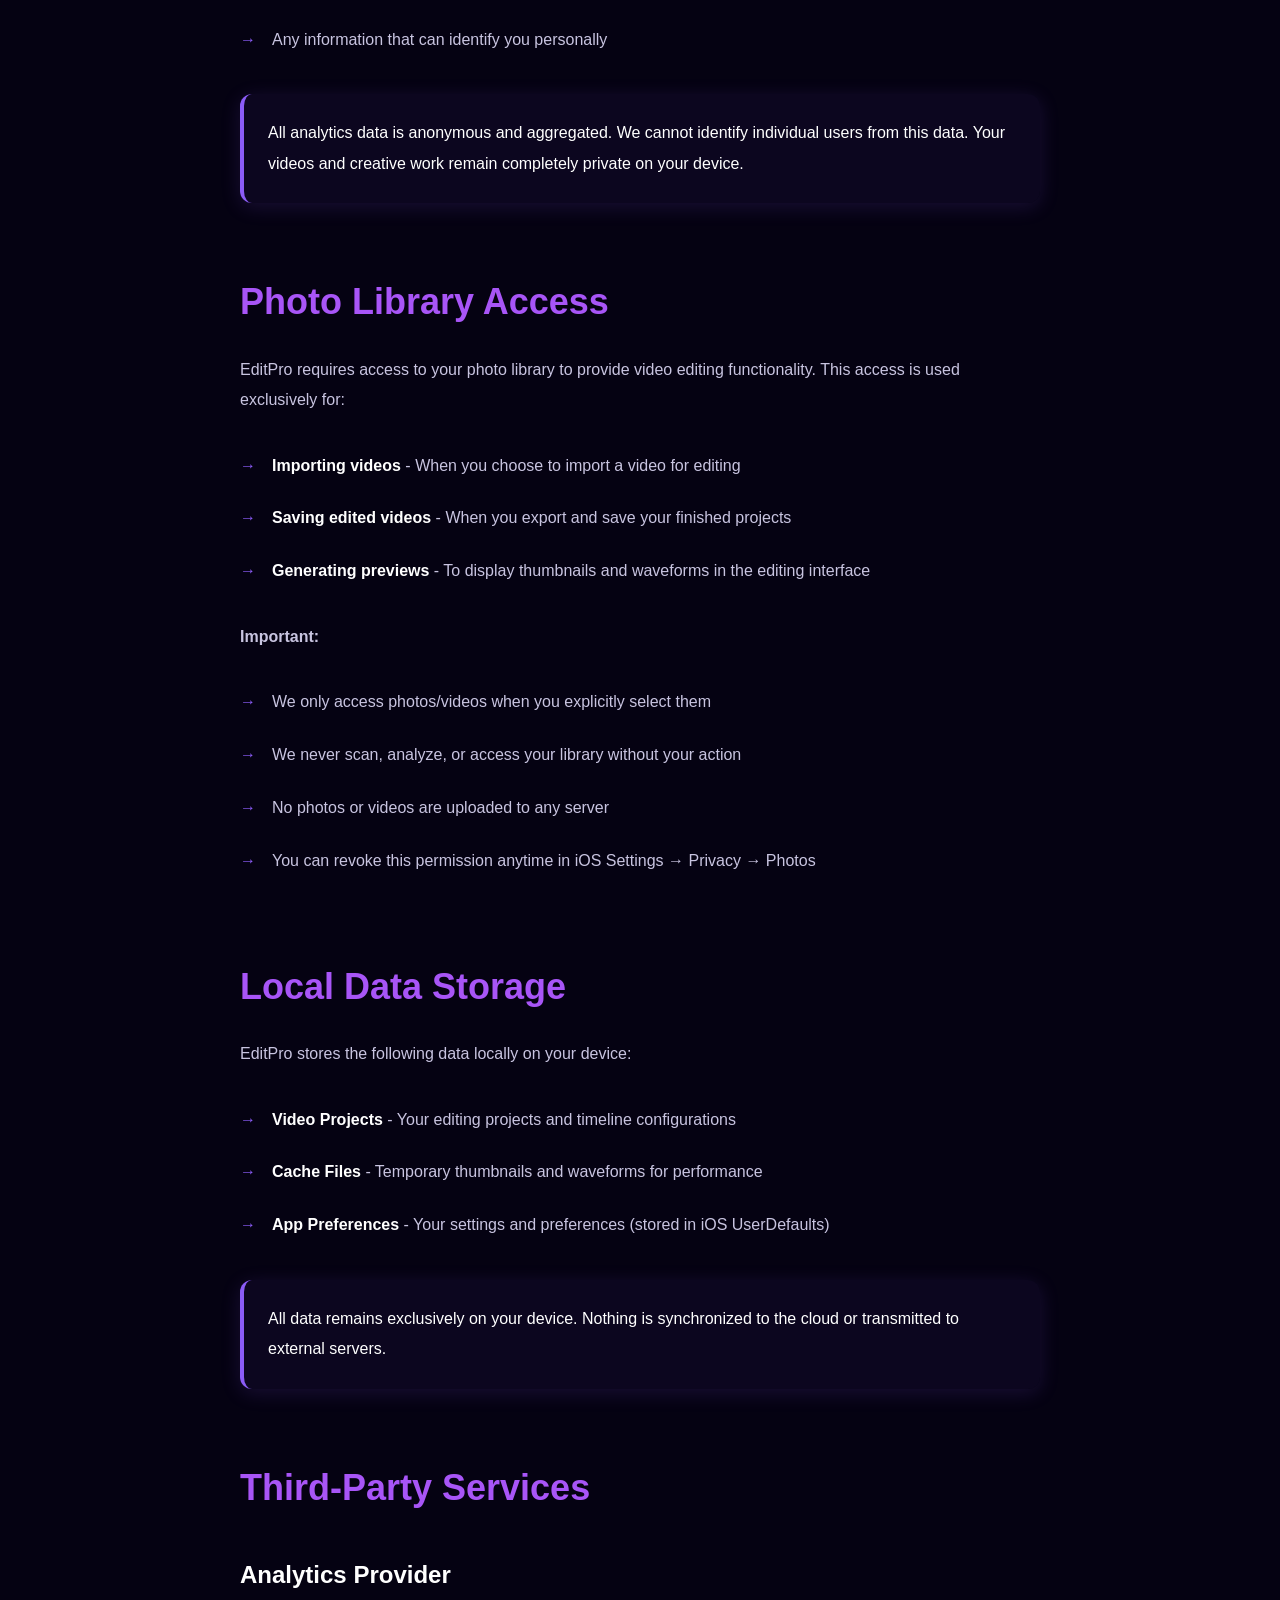
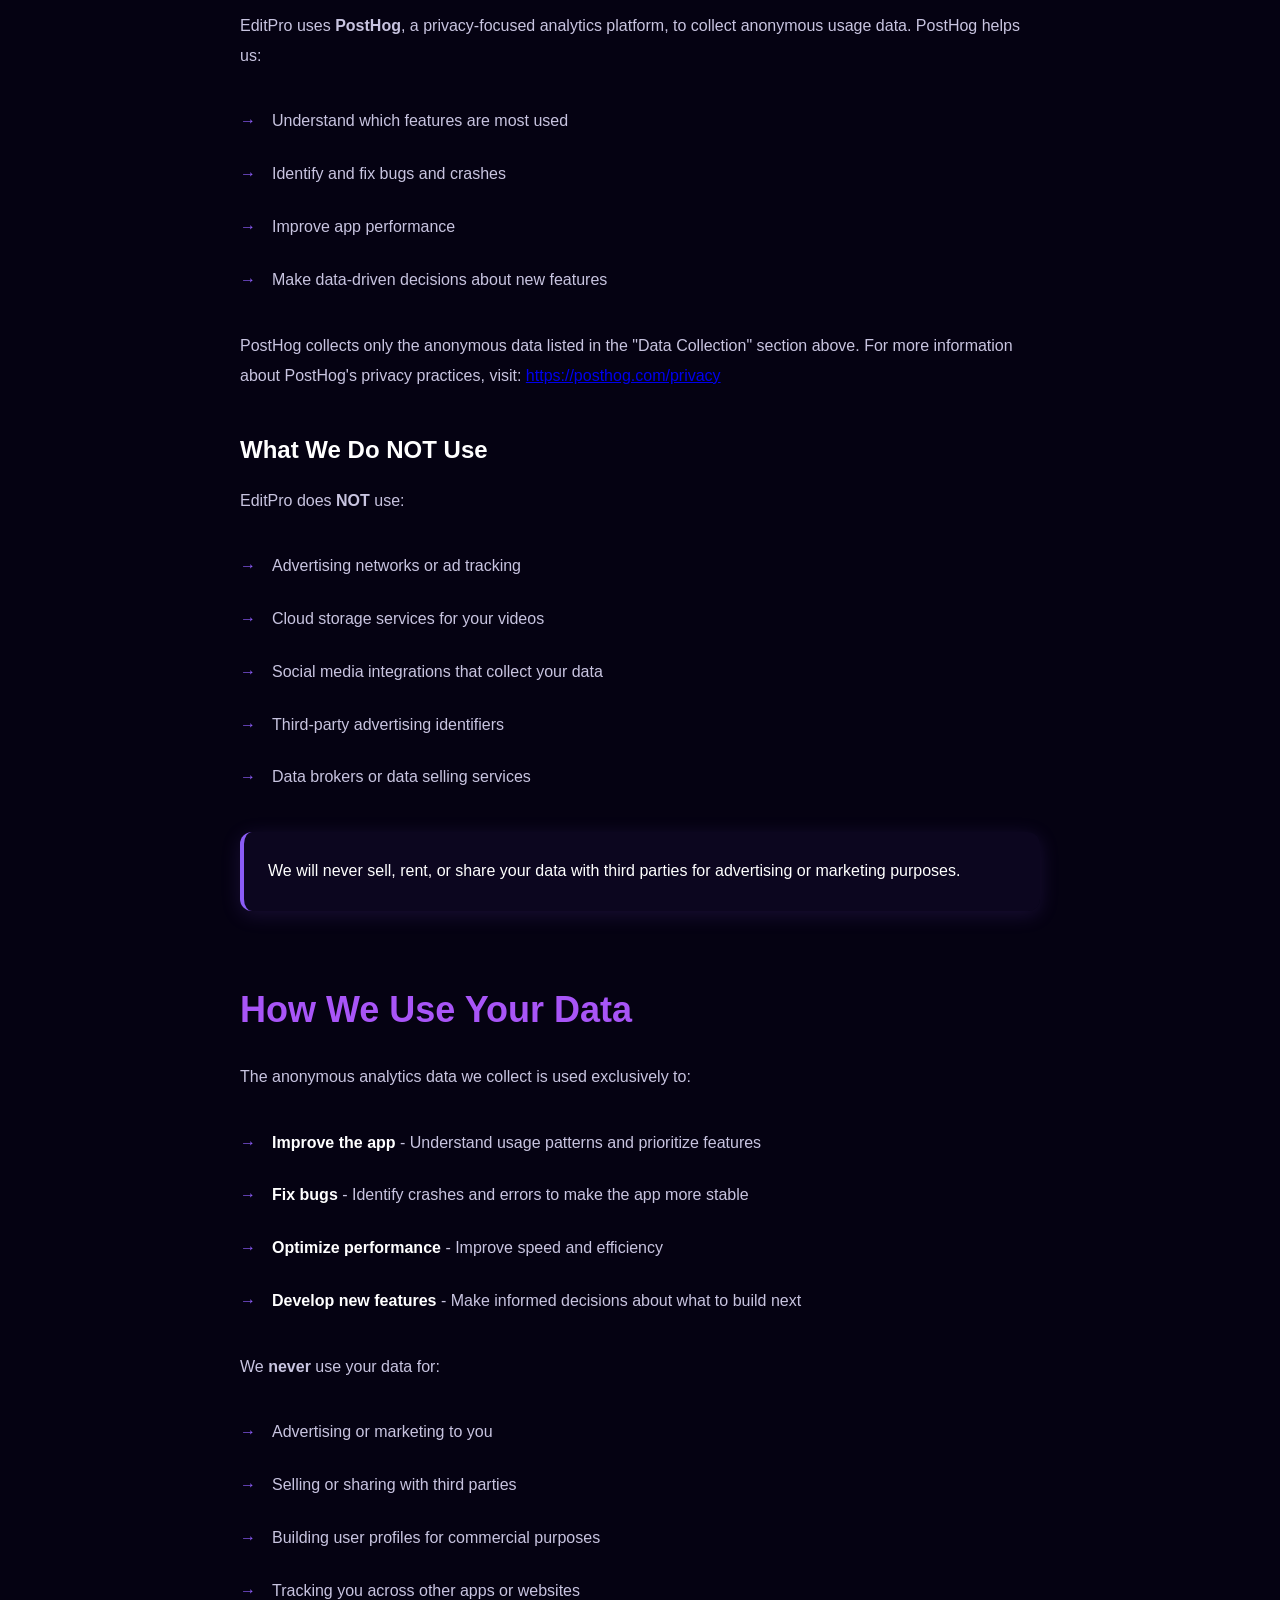
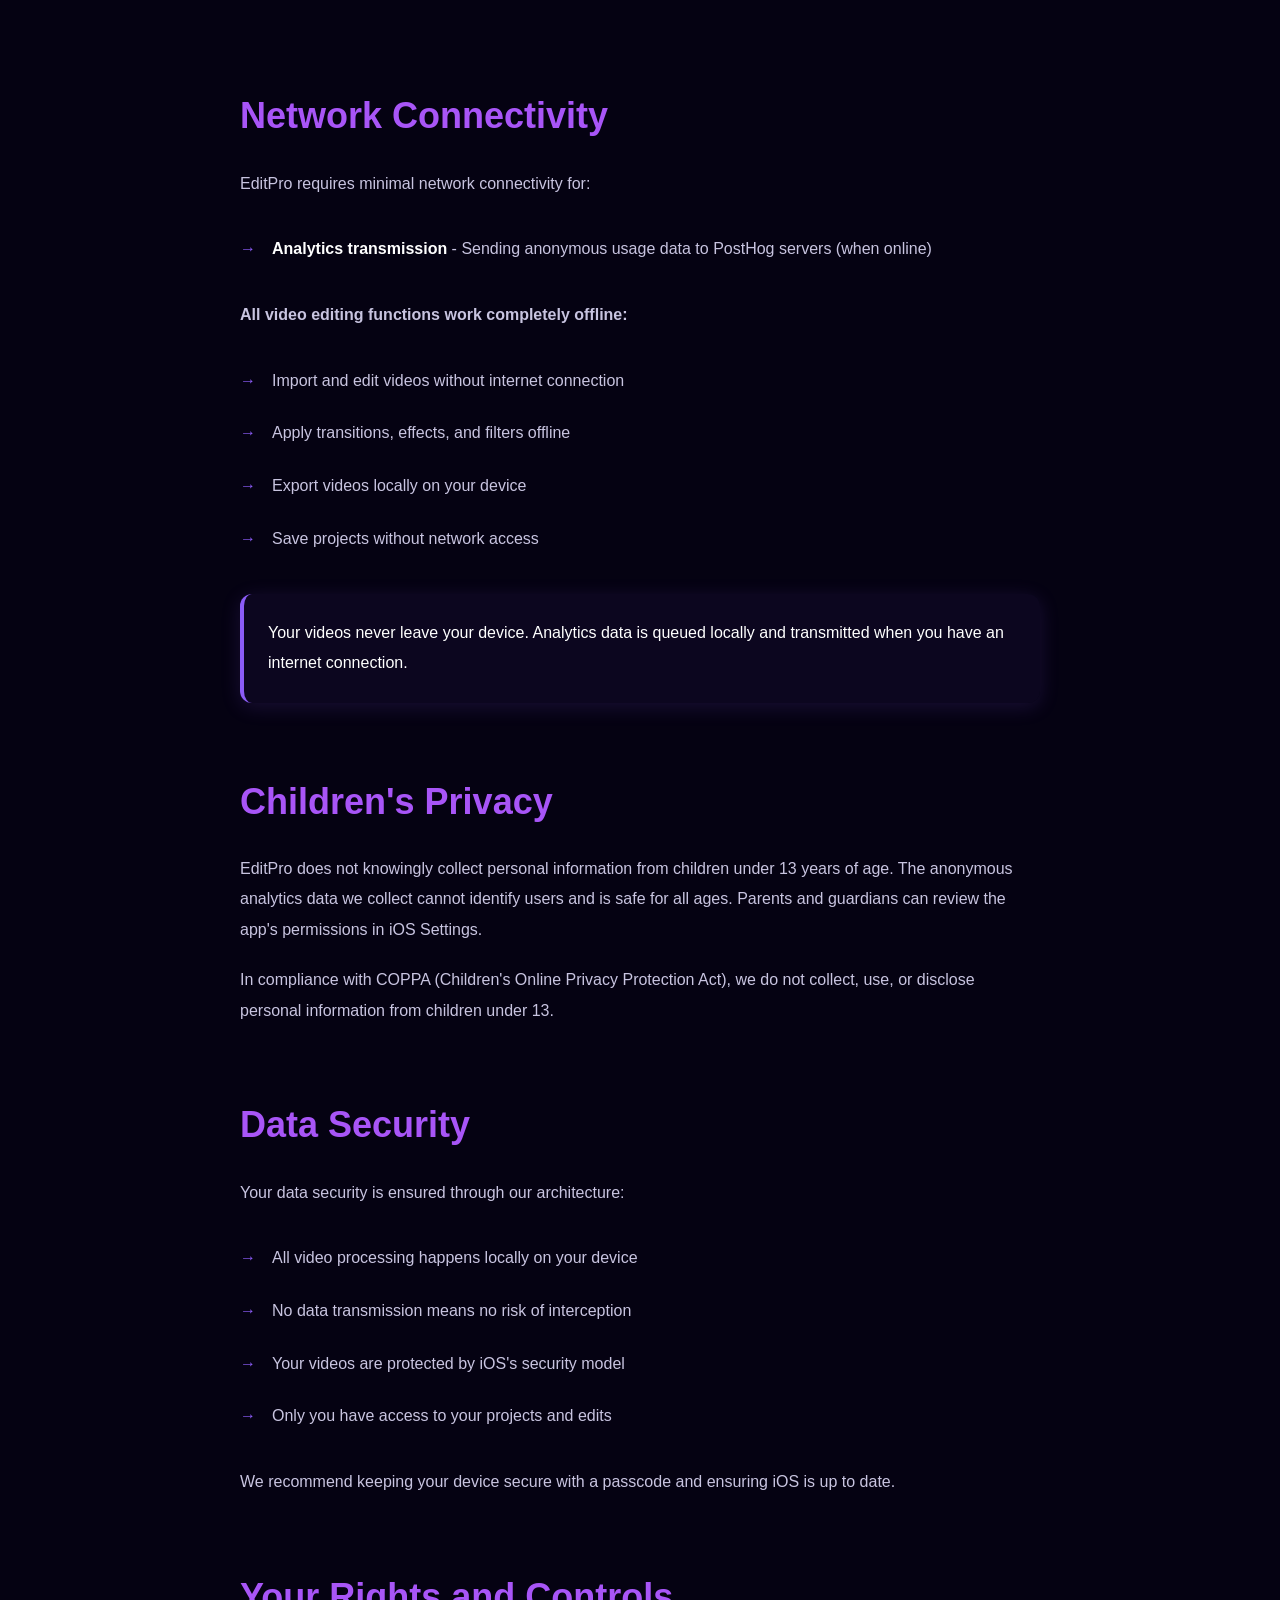
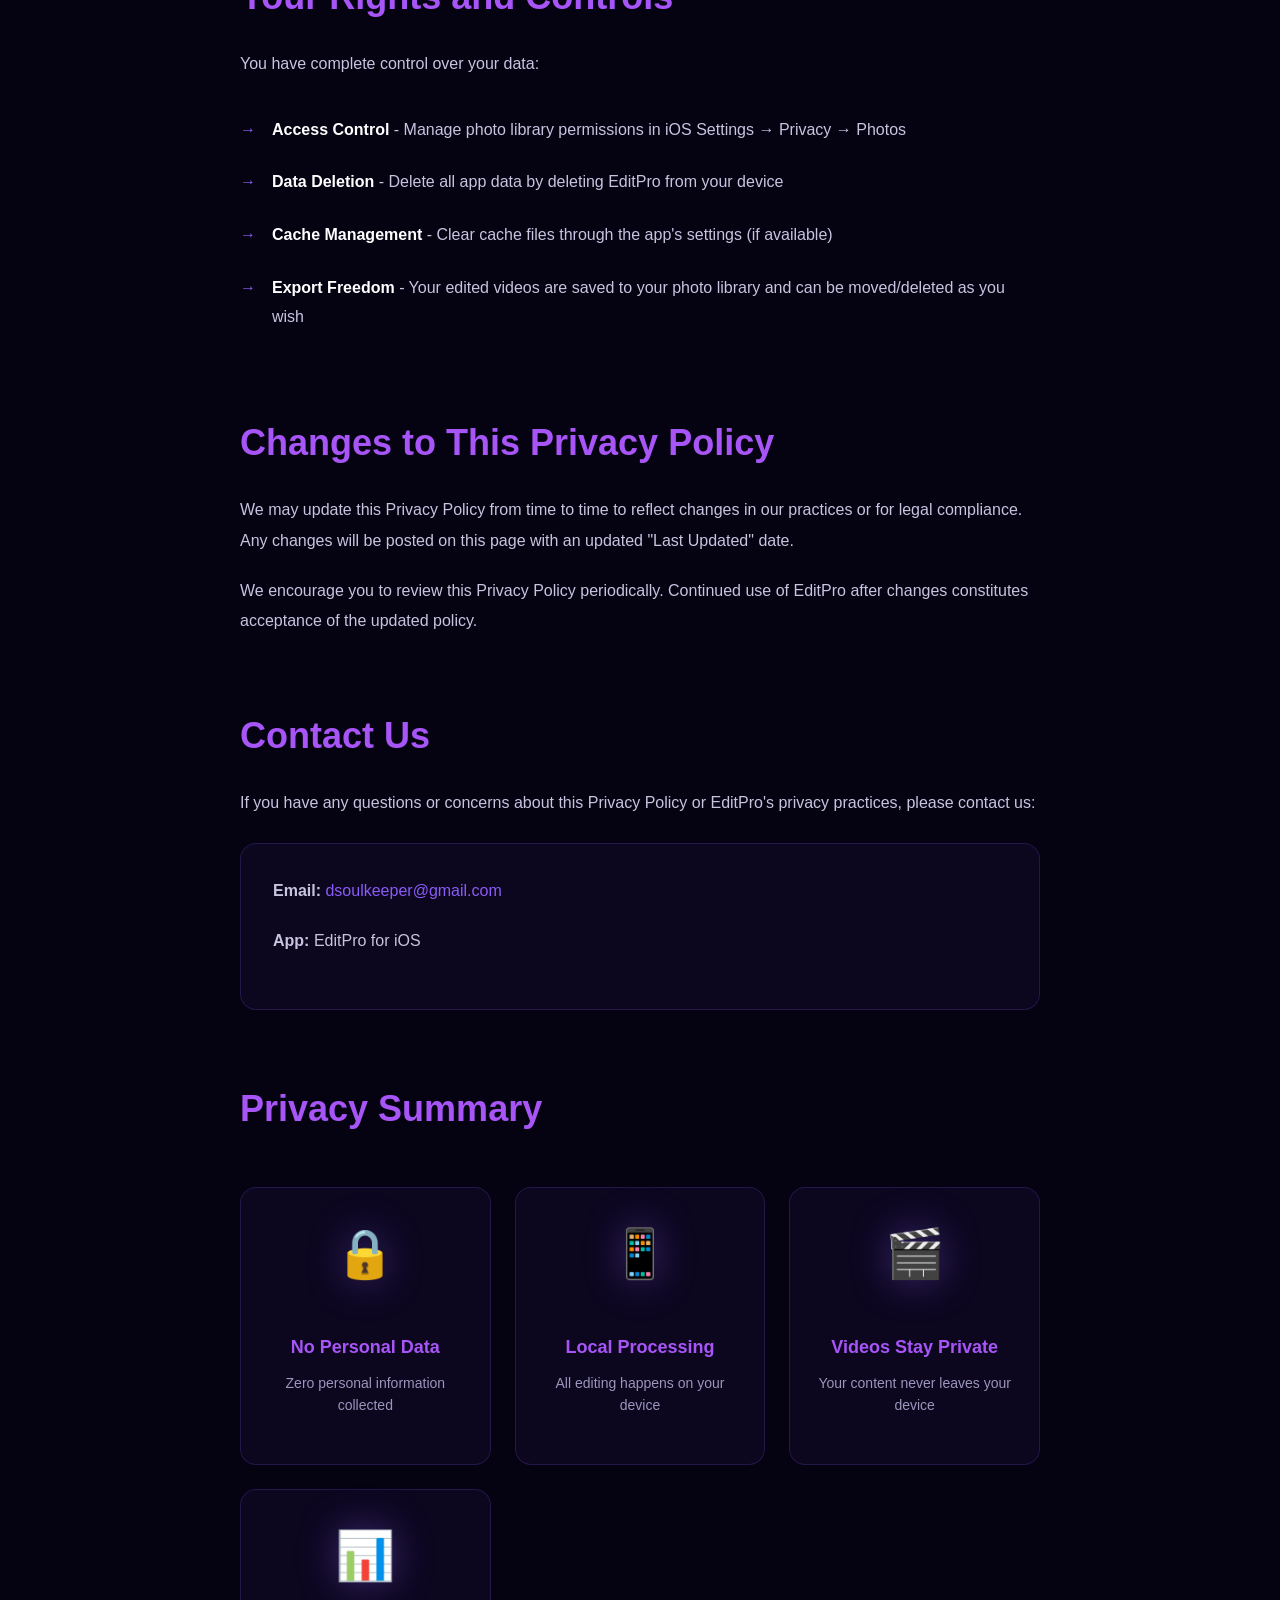
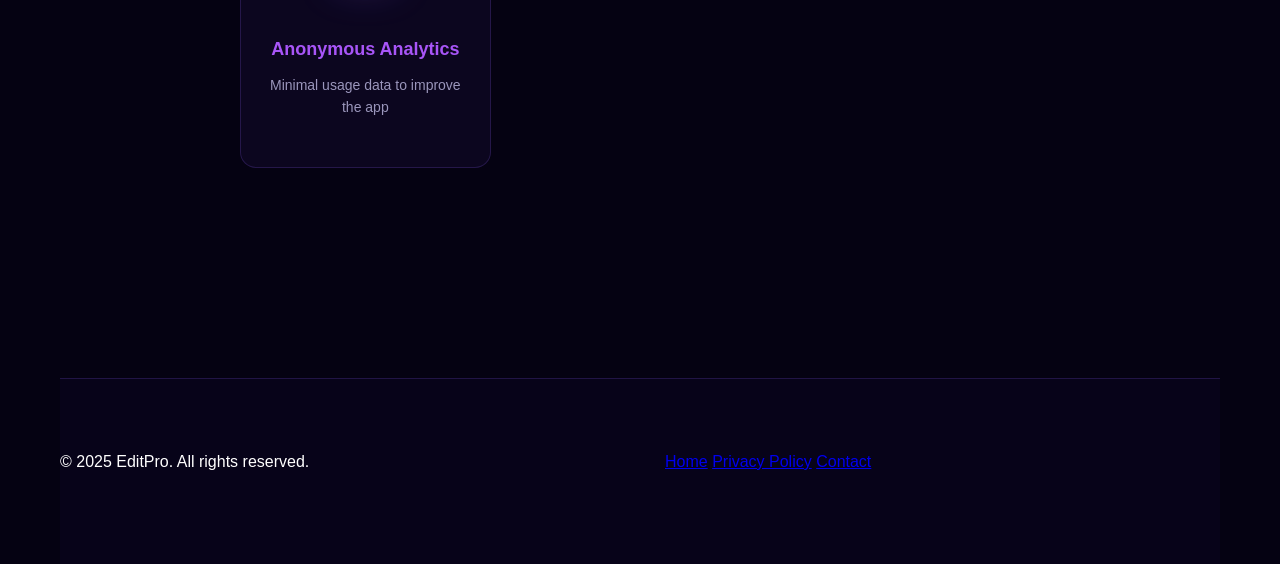
==== commit e61a6bf7: "image optimizations" ====
--- a/privacy.html
+++ b/privacy.html
@@ -17,17 +17,22 @@
     <!-- Progress Bar -->
     <div class="progress-bar" id="progressBar"></div>
 
-    <div class="container">
-        <header id="navbar">
+    <header id="navbar">
+        <div class="container">
             <div class="logo">
-                <a href="index.html"><h1>EditPro</h1></a>
+                <a href="index.html">
+                    <img src="assets/app-icon.jpg" alt="EditPro Logo" class="logo-icon">
+                    <h1>EditPro</h1>
+                </a>
             </div>
             <nav>
                 <a href="index.html">Home</a>
                 <a href="privacy.html" class="active">Privacy Policy</a>
             </nav>
-        </header>
-
+        </div>
+    </header>
+
+    <div class="container">
         <main class="privacy-content">
             <h1>Privacy Policy</h1>
             <p class="last-updated">Last Updated: November 16, 2025</p>
--- a/style.css
+++ b/style.css
@@ -112,31 +112,46 @@
     padding: 0 20px;
 }
 
-/* Header with glass effect */
+/* Header with glass effect - full width */
 header {
-    padding: 20px 0;
+    position: sticky;
+    top: 0;
+    background: rgba(5, 2, 18, 0.8);
+    backdrop-filter: blur(10px);
+    border-bottom: 1px solid transparent;
+    z-index: 100;
+    transition: all 0.3s ease;
+    width: 100%;
+}
+
+header .container {
+    padding: 20px;
     display: flex;
     justify-content: space-between;
     align-items: center;
     flex-wrap: wrap;
     gap: 20px;
-    position: sticky;
-    top: 0;
-    background: rgba(10, 4, 32, 0.8);
-    backdrop-filter: blur(10px);
+}
+
+header.scrolled {
+    background: rgba(5, 2, 18, 0.95);
     border-bottom: 1px solid var(--border-glow);
-    z-index: 100;
-    transition: all 0.3s ease;
-}
-
-header.scrolled {
-    background: rgba(10, 4, 32, 0.95);
     box-shadow: 0 4px 30px rgba(139, 92, 246, 0.2);
 }
 
 .logo a {
     text-decoration: none;
     cursor: pointer;
+    display: flex;
+    align-items: center;
+    gap: 12px;
+}
+
+.logo-icon {
+    width: 40px;
+    height: 40px;
+    border-radius: 10px;
+    box-shadow: 0 4px 12px rgba(139, 92, 246, 0.3);
 }
 
 .logo h1 {
@@ -218,10 +233,45 @@
     line-height: 1.1;
     margin-bottom: 20px;
     background: linear-gradient(135deg, #ffffff 0%, var(--purple-light) 100%);
+    background-size: 200% 200%;
     -webkit-background-clip: text;
     -webkit-text-fill-color: transparent;
     background-clip: text;
     animation: fadeInUp 0.8s ease 0.2s both;
+    position: relative;
+    display: inline-block;
+}
+
+.hero-title-main::before {
+    content: attr(data-text);
+    position: absolute;
+    top: 0;
+    left: 0;
+    z-index: 1;
+    background: linear-gradient(
+        135deg,
+        transparent 0%,
+        transparent 35%,
+        rgba(168, 85, 247, 0.5) 45%,
+        rgba(168, 85, 247, 1) 50%,
+        rgba(168, 85, 247, 0.5) 55%,
+        transparent 65%,
+        transparent 100%
+    );
+    background-size: 200% 200%;
+    -webkit-background-clip: text;
+    -webkit-text-fill-color: transparent;
+    background-clip: text;
+    animation: shimmer 3s linear infinite;
+}
+
+@keyframes shimmer {
+    0% {
+        background-position: 200% 0;
+    }
+    100% {
+        background-position: -200% 0;
+    }
 }
 
 .hero-title-sub {
@@ -272,7 +322,7 @@
                 0 0 100px rgba(139, 92, 246, 0.4),
                 inset 0 1px 0 rgba(255, 255, 255, 0.1);
     transition: all 0.4s ease;
-    animation: float 6s ease-in-out infinite;
+    animation: float 3s ease-in-out infinite;
 }
 
 .app-icon img:hover {
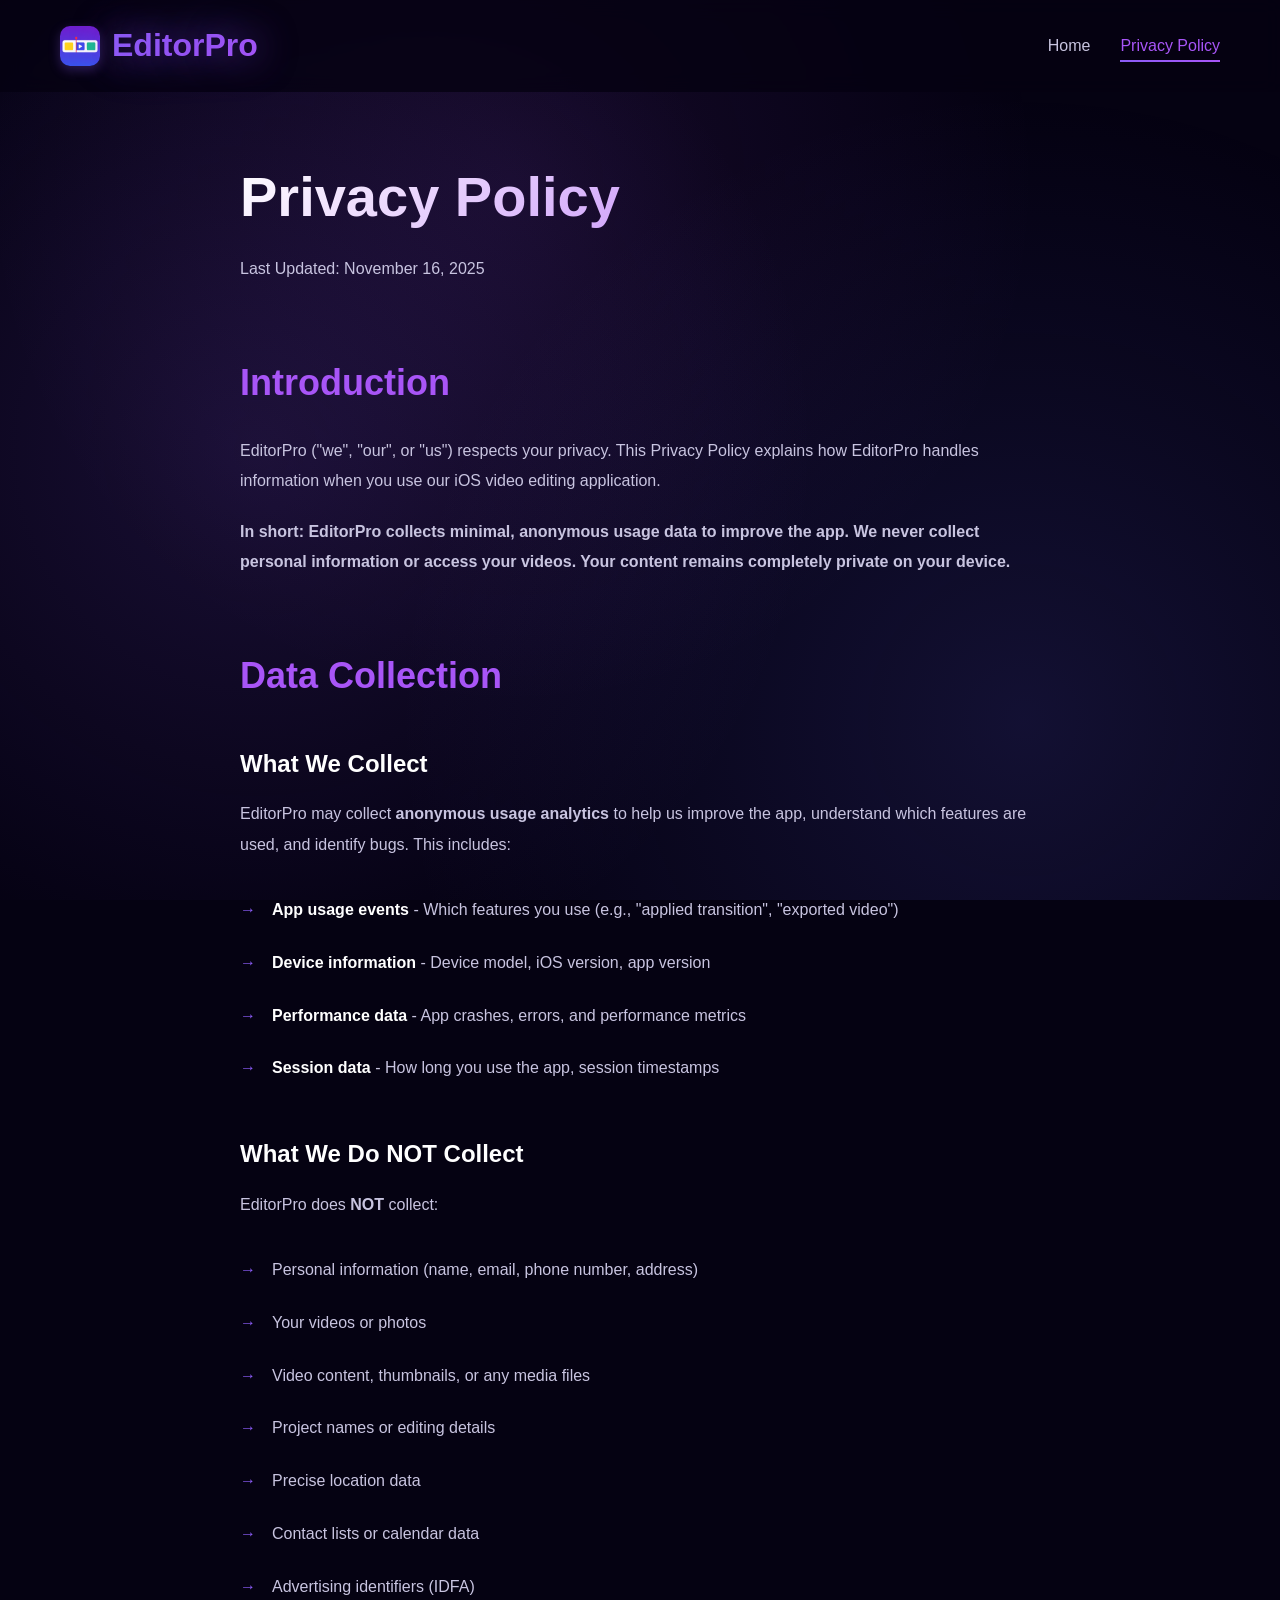
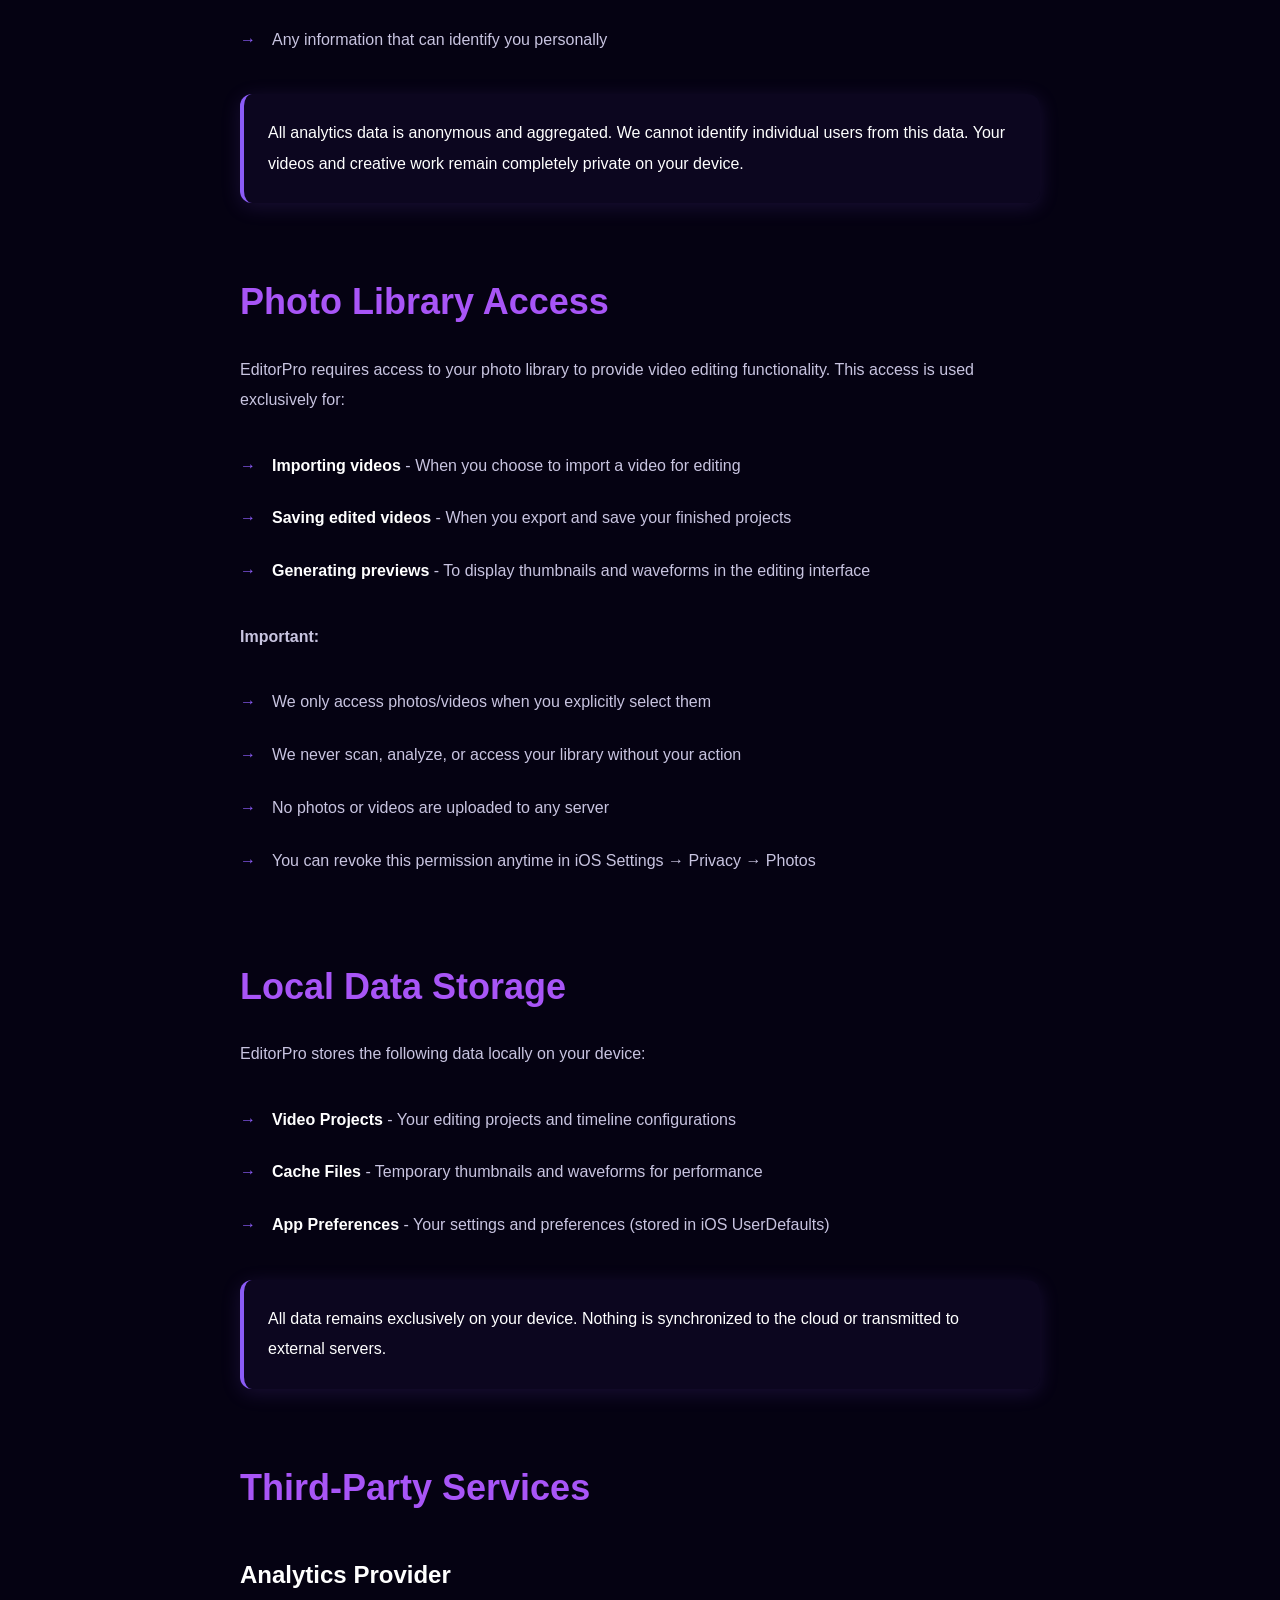
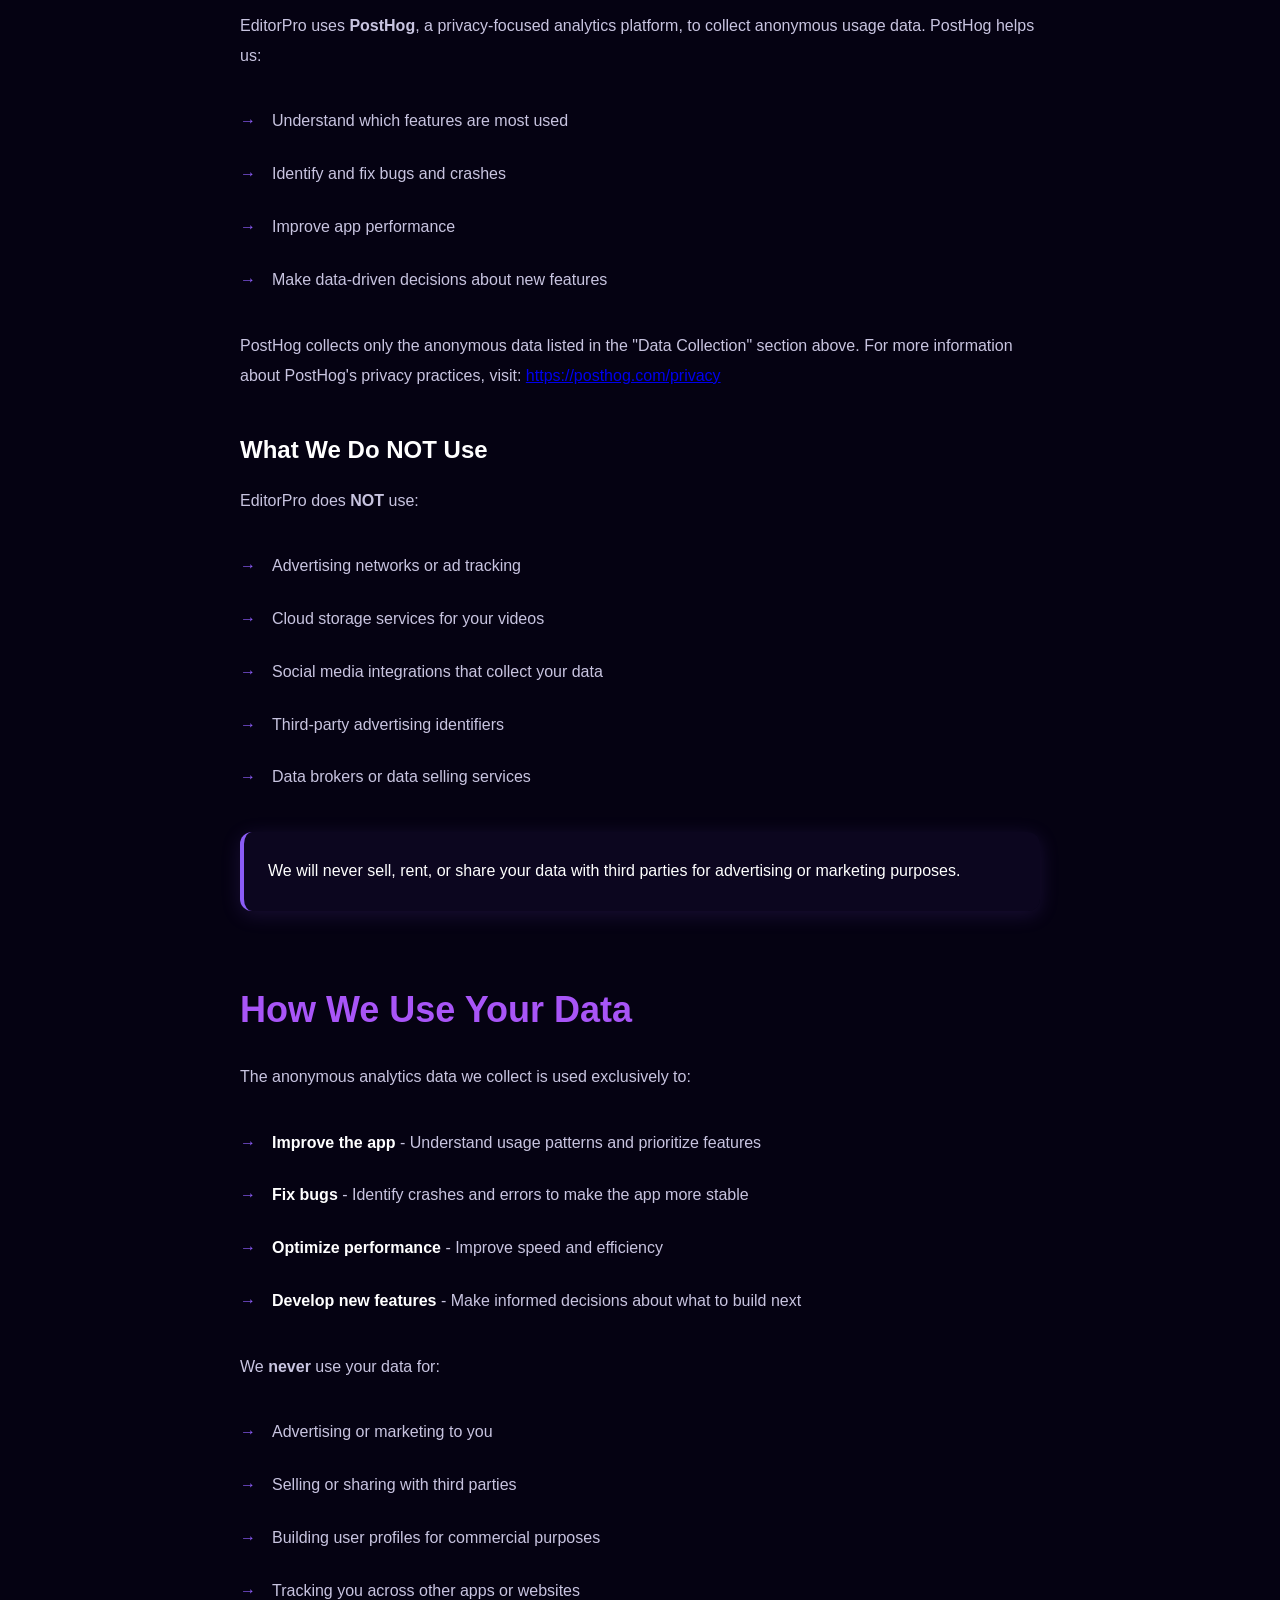
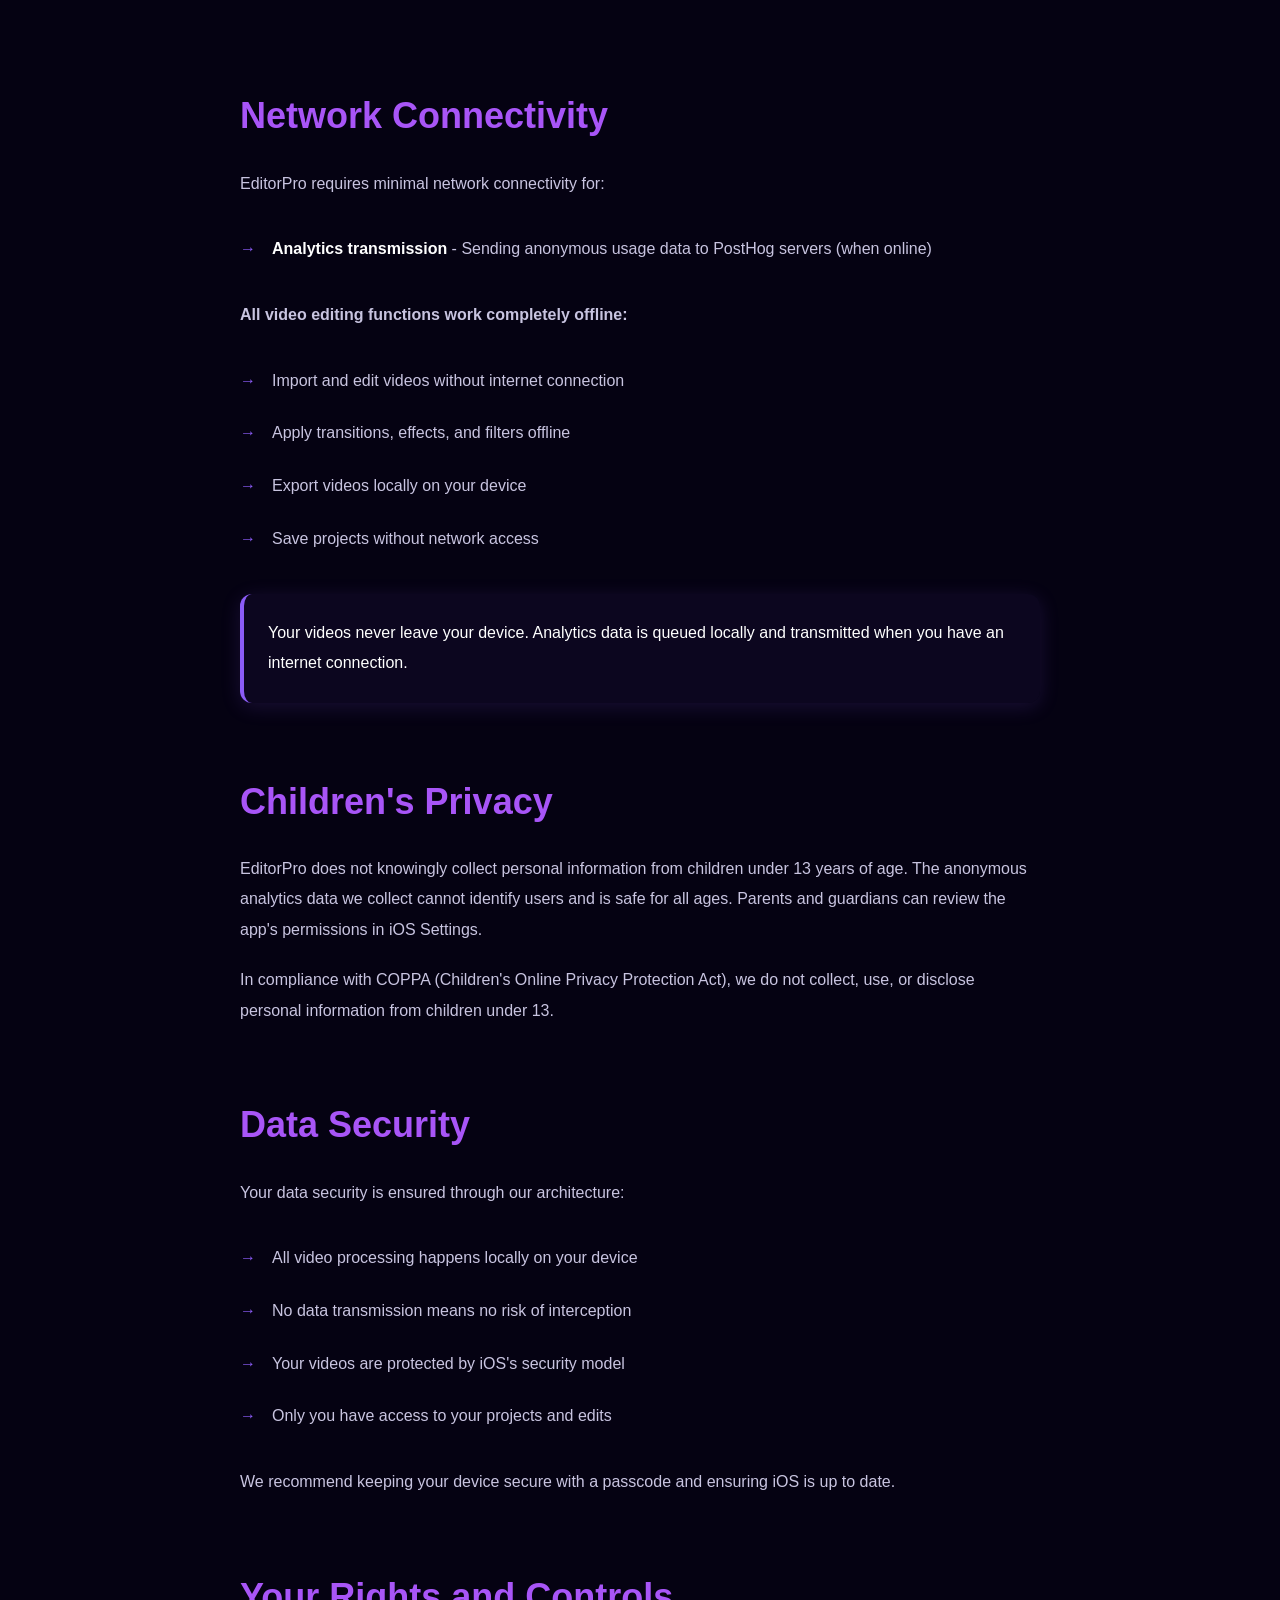
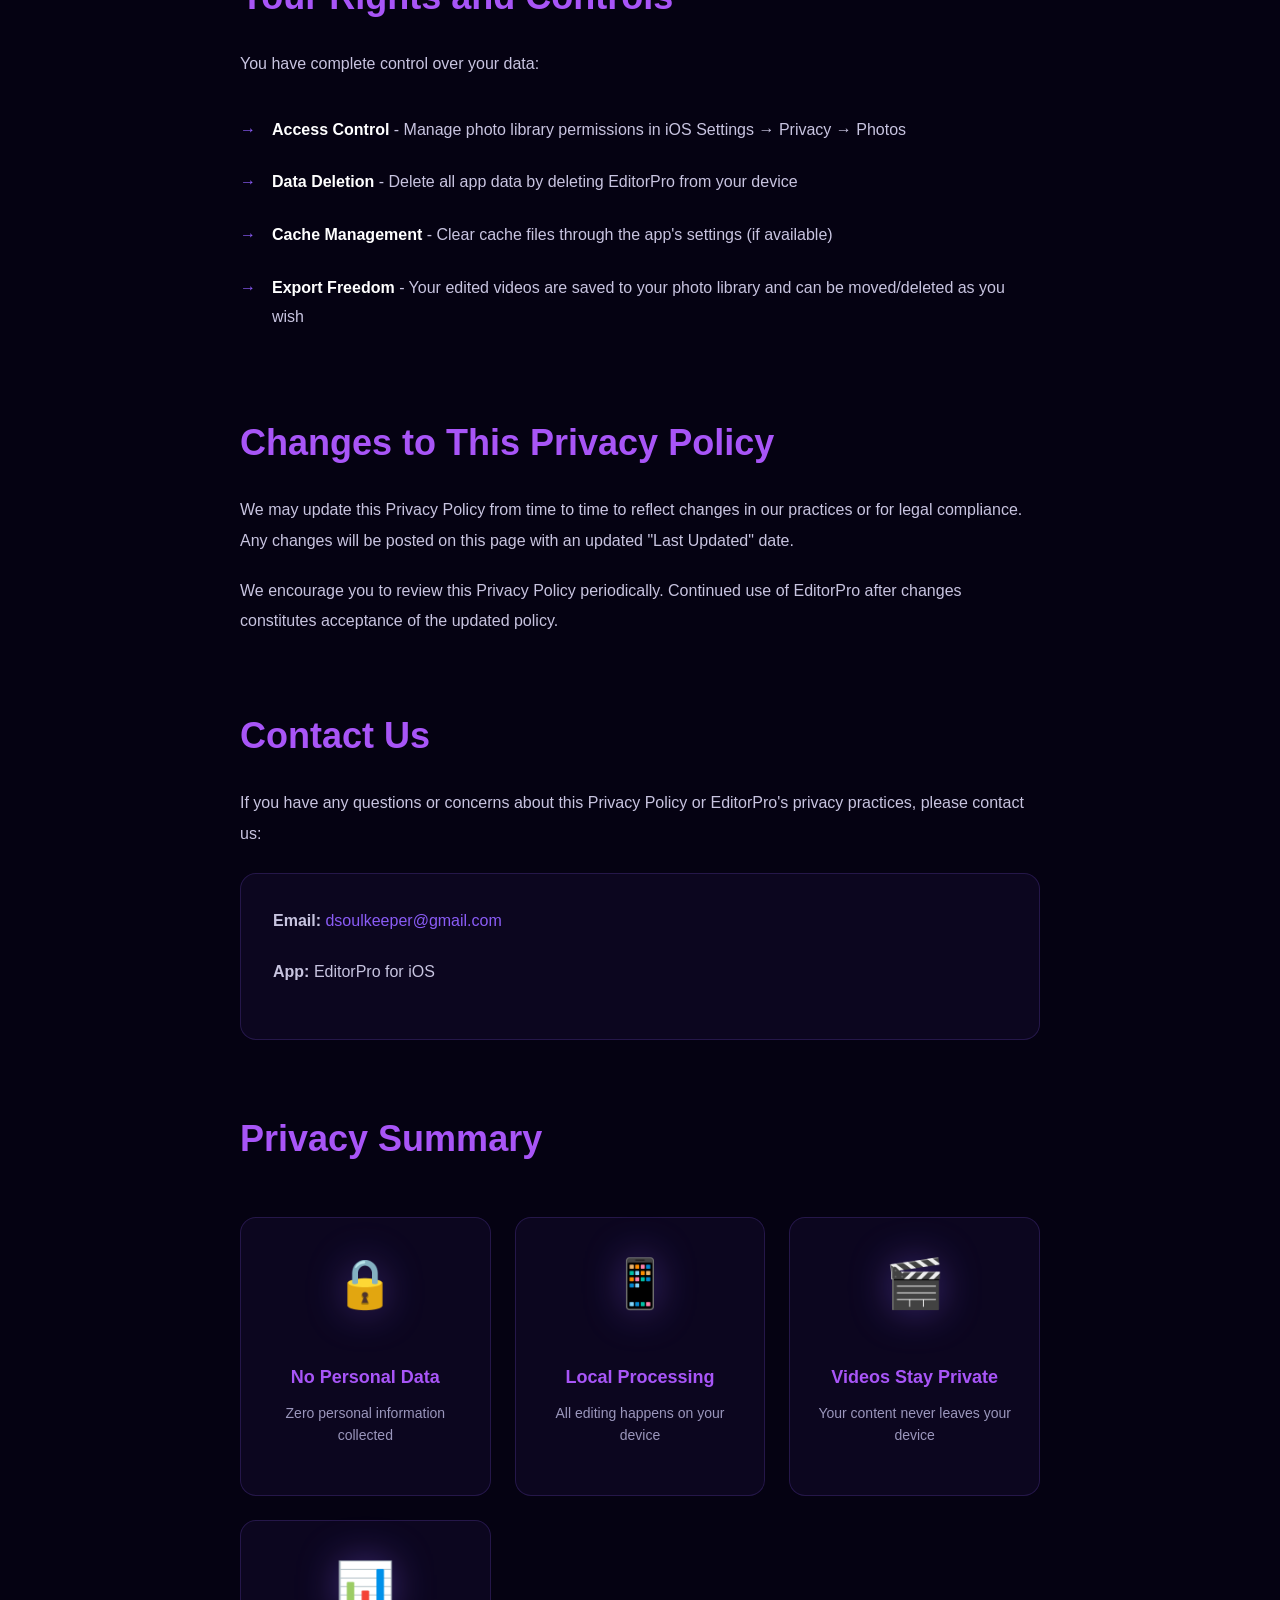
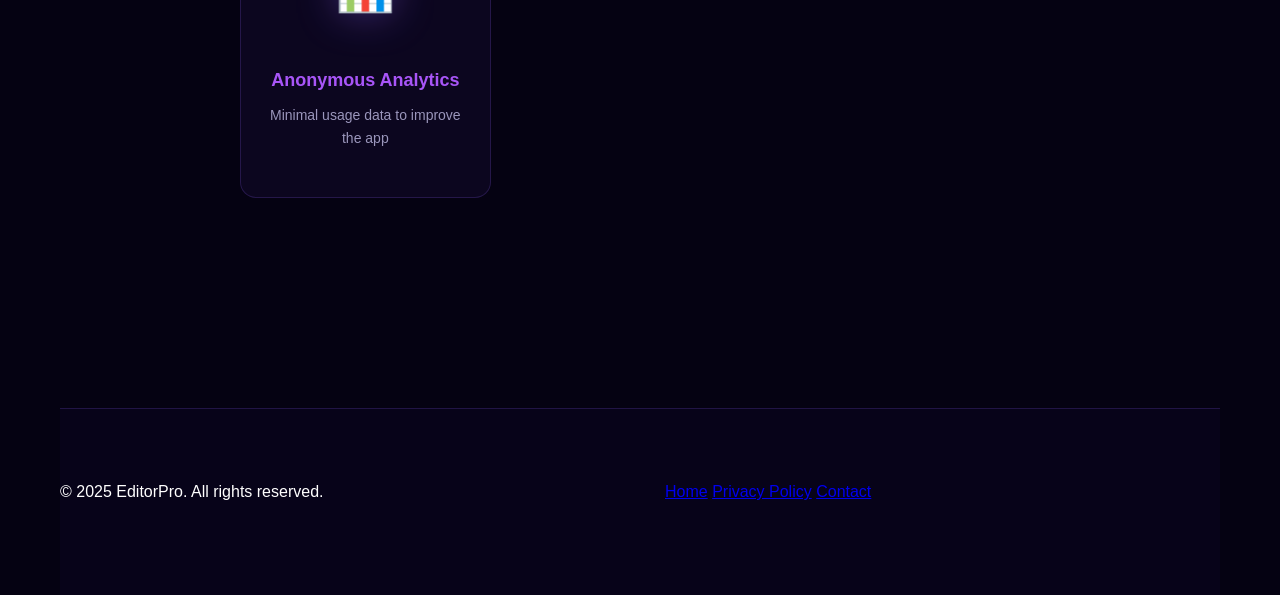
==== commit 046a4252: "update app name" ====
--- a/privacy.html
+++ b/privacy.html
@@ -3,8 +3,8 @@
 <head>
     <meta charset="UTF-8">
     <meta name="viewport" content="width=device-width, initial-scale=1.0">
-    <meta name="description" content="EditPro Privacy Policy - Learn how we protect your privacy and handle your data.">
-    <title>Privacy Policy - EditPro</title>
+    <meta name="description" content="EditorPro Privacy Policy - Learn how we protect your privacy and handle your data.">
+    <title>Privacy Policy - EditorPro</title>
 
     <!-- Favicons -->
     <link rel="icon" type="image/png" sizes="32x32" href="assets/favicon-32x32.png">
@@ -21,8 +21,8 @@
         <div class="container">
             <div class="logo">
                 <a href="index.html">
-                    <img src="assets/app-icon.jpg" alt="EditPro Logo" class="logo-icon">
-                    <h1>EditPro</h1>
+                    <img src="assets/app-icon.jpg" alt="EditorPro Logo" class="logo-icon">
+                    <h1>EditorPro</h1>
                 </a>
             </div>
             <nav>
@@ -39,15 +39,15 @@
 
             <section>
                 <h2>Introduction</h2>
-                <p>EditPro ("we", "our", or "us") respects your privacy. This Privacy Policy explains how EditPro handles information when you use our iOS video editing application.</p>
-                <p><strong>In short: EditPro collects minimal, anonymous usage data to improve the app. We never collect personal information or access your videos. Your content remains completely private on your device.</strong></p>
+                <p>EditorPro ("we", "our", or "us") respects your privacy. This Privacy Policy explains how EditorPro handles information when you use our iOS video editing application.</p>
+                <p><strong>In short: EditorPro collects minimal, anonymous usage data to improve the app. We never collect personal information or access your videos. Your content remains completely private on your device.</strong></p>
             </section>
 
             <section>
                 <h2>Data Collection</h2>
 
                 <h3>What We Collect</h3>
-                <p>EditPro may collect <strong>anonymous usage analytics</strong> to help us improve the app, understand which features are used, and identify bugs. This includes:</p>
+                <p>EditorPro may collect <strong>anonymous usage analytics</strong> to help us improve the app, understand which features are used, and identify bugs. This includes:</p>
                 <ul>
                     <li><strong>App usage events</strong> - Which features you use (e.g., "applied transition", "exported video")</li>
                     <li><strong>Device information</strong> - Device model, iOS version, app version</li>
@@ -56,7 +56,7 @@
                 </ul>
 
                 <h3>What We Do NOT Collect</h3>
-                <p>EditPro does <strong>NOT</strong> collect:</p>
+                <p>EditorPro does <strong>NOT</strong> collect:</p>
                 <ul>
                     <li>Personal information (name, email, phone number, address)</li>
                     <li>Your videos or photos</li>
@@ -72,7 +72,7 @@
 
             <section>
                 <h2>Photo Library Access</h2>
-                <p>EditPro requires access to your photo library to provide video editing functionality. This access is used exclusively for:</p>
+                <p>EditorPro requires access to your photo library to provide video editing functionality. This access is used exclusively for:</p>
                 <ul>
                     <li><strong>Importing videos</strong> - When you choose to import a video for editing</li>
                     <li><strong>Saving edited videos</strong> - When you export and save your finished projects</li>
@@ -89,7 +89,7 @@
 
             <section>
                 <h2>Local Data Storage</h2>
-                <p>EditPro stores the following data locally on your device:</p>
+                <p>EditorPro stores the following data locally on your device:</p>
                 <ul>
                     <li><strong>Video Projects</strong> - Your editing projects and timeline configurations</li>
                     <li><strong>Cache Files</strong> - Temporary thumbnails and waveforms for performance</li>
@@ -102,7 +102,7 @@
                 <h2>Third-Party Services</h2>
 
                 <h3>Analytics Provider</h3>
-                <p>EditPro uses <strong>PostHog</strong>, a privacy-focused analytics platform, to collect anonymous usage data. PostHog helps us:</p>
+                <p>EditorPro uses <strong>PostHog</strong>, a privacy-focused analytics platform, to collect anonymous usage data. PostHog helps us:</p>
                 <ul>
                     <li>Understand which features are most used</li>
                     <li>Identify and fix bugs and crashes</li>
@@ -112,7 +112,7 @@
                 <p>PostHog collects only the anonymous data listed in the "Data Collection" section above. For more information about PostHog's privacy practices, visit: <a href="https://posthog.com/privacy" target="_blank" rel="noopener">https://posthog.com/privacy</a></p>
 
                 <h3>What We Do NOT Use</h3>
-                <p>EditPro does <strong>NOT</strong> use:</p>
+                <p>EditorPro does <strong>NOT</strong> use:</p>
                 <ul>
                     <li>Advertising networks or ad tracking</li>
                     <li>Cloud storage services for your videos</li>
@@ -143,7 +143,7 @@
 
             <section>
                 <h2>Network Connectivity</h2>
-                <p>EditPro requires minimal network connectivity for:</p>
+                <p>EditorPro requires minimal network connectivity for:</p>
                 <ul>
                     <li><strong>Analytics transmission</strong> - Sending anonymous usage data to PostHog servers (when online)</li>
                 </ul>
@@ -160,7 +160,7 @@
 
             <section>
                 <h2>Children's Privacy</h2>
-                <p>EditPro does not knowingly collect personal information from children under 13 years of age. The anonymous analytics data we collect cannot identify users and is safe for all ages. Parents and guardians can review the app's permissions in iOS Settings.</p>
+                <p>EditorPro does not knowingly collect personal information from children under 13 years of age. The anonymous analytics data we collect cannot identify users and is safe for all ages. Parents and guardians can review the app's permissions in iOS Settings.</p>
                 <p>In compliance with COPPA (Children's Online Privacy Protection Act), we do not collect, use, or disclose personal information from children under 13.</p>
             </section>
 
@@ -181,7 +181,7 @@
                 <p>You have complete control over your data:</p>
                 <ul>
                     <li><strong>Access Control</strong> - Manage photo library permissions in iOS Settings → Privacy → Photos</li>
-                    <li><strong>Data Deletion</strong> - Delete all app data by deleting EditPro from your device</li>
+                    <li><strong>Data Deletion</strong> - Delete all app data by deleting EditorPro from your device</li>
                     <li><strong>Cache Management</strong> - Clear cache files through the app's settings (if available)</li>
                     <li><strong>Export Freedom</strong> - Your edited videos are saved to your photo library and can be moved/deleted as you wish</li>
                 </ul>
@@ -190,15 +190,15 @@
             <section>
                 <h2>Changes to This Privacy Policy</h2>
                 <p>We may update this Privacy Policy from time to time to reflect changes in our practices or for legal compliance. Any changes will be posted on this page with an updated "Last Updated" date.</p>
-                <p>We encourage you to review this Privacy Policy periodically. Continued use of EditPro after changes constitutes acceptance of the updated policy.</p>
+                <p>We encourage you to review this Privacy Policy periodically. Continued use of EditorPro after changes constitutes acceptance of the updated policy.</p>
             </section>
 
             <section>
                 <h2>Contact Us</h2>
-                <p>If you have any questions or concerns about this Privacy Policy or EditPro's privacy practices, please contact us:</p>
+                <p>If you have any questions or concerns about this Privacy Policy or EditorPro's privacy practices, please contact us:</p>
                 <div class="contact-info">
                     <p><strong>Email:</strong> <a href="mailto:dsoulkeeper@gmail.com">dsoulkeeper@gmail.com</a></p>
-                    <p><strong>App:</strong> EditPro for iOS</p>
+                    <p><strong>App:</strong> EditorPro for iOS</p>
                 </div>
             </section>
 
@@ -231,7 +231,7 @@
 
         <footer>
             <div class="footer-content">
-                <p>&copy; 2025 EditPro. All rights reserved.</p>
+                <p>&copy; 2025 EditorPro. All rights reserved.</p>
                 <nav>
                     <a href="index.html">Home</a>
                     <a href="privacy.html">Privacy Policy</a>
--- a/style.css
+++ b/style.css
@@ -1,4 +1,4 @@
-/* EditPro Website Styles - Inspired by Modern Design */
+/* EditorPro Website Styles - Inspired by Modern Design */
 /* Purple gradient theme with glow effects */
 
 :root {
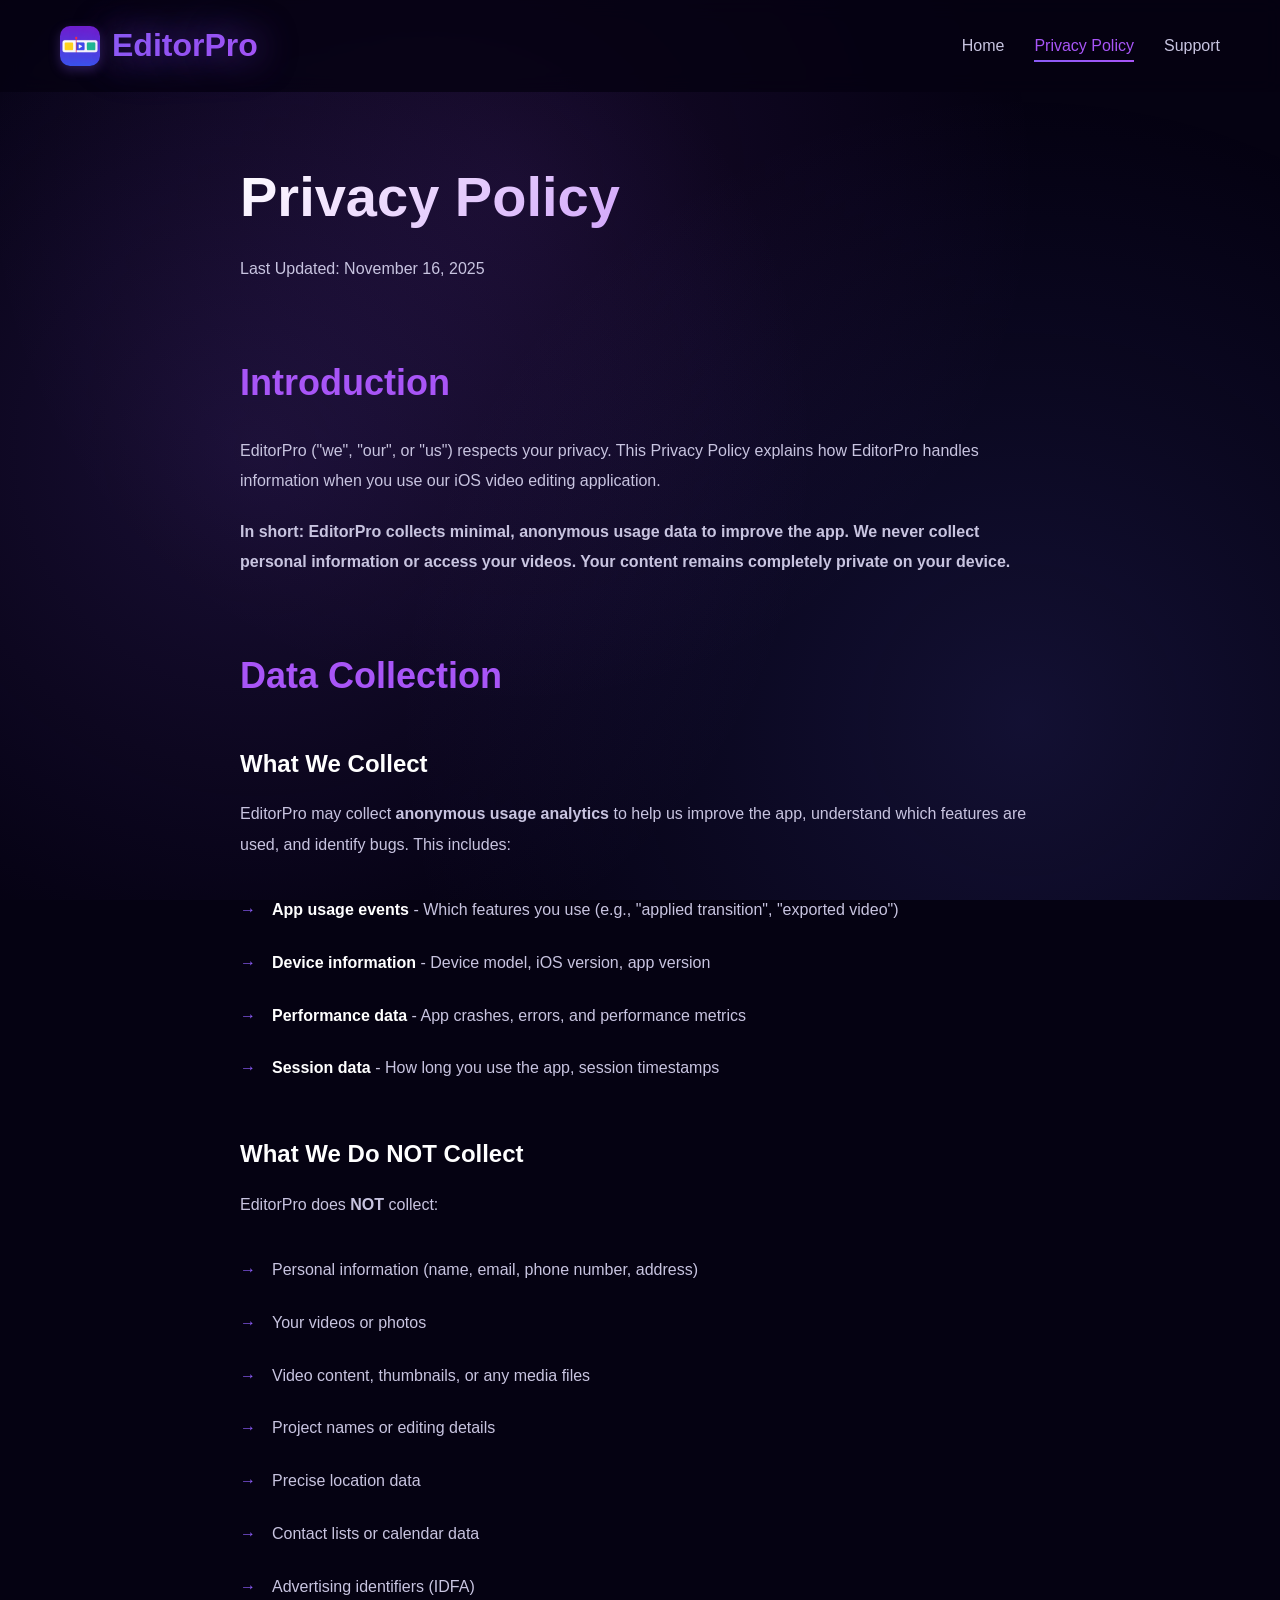
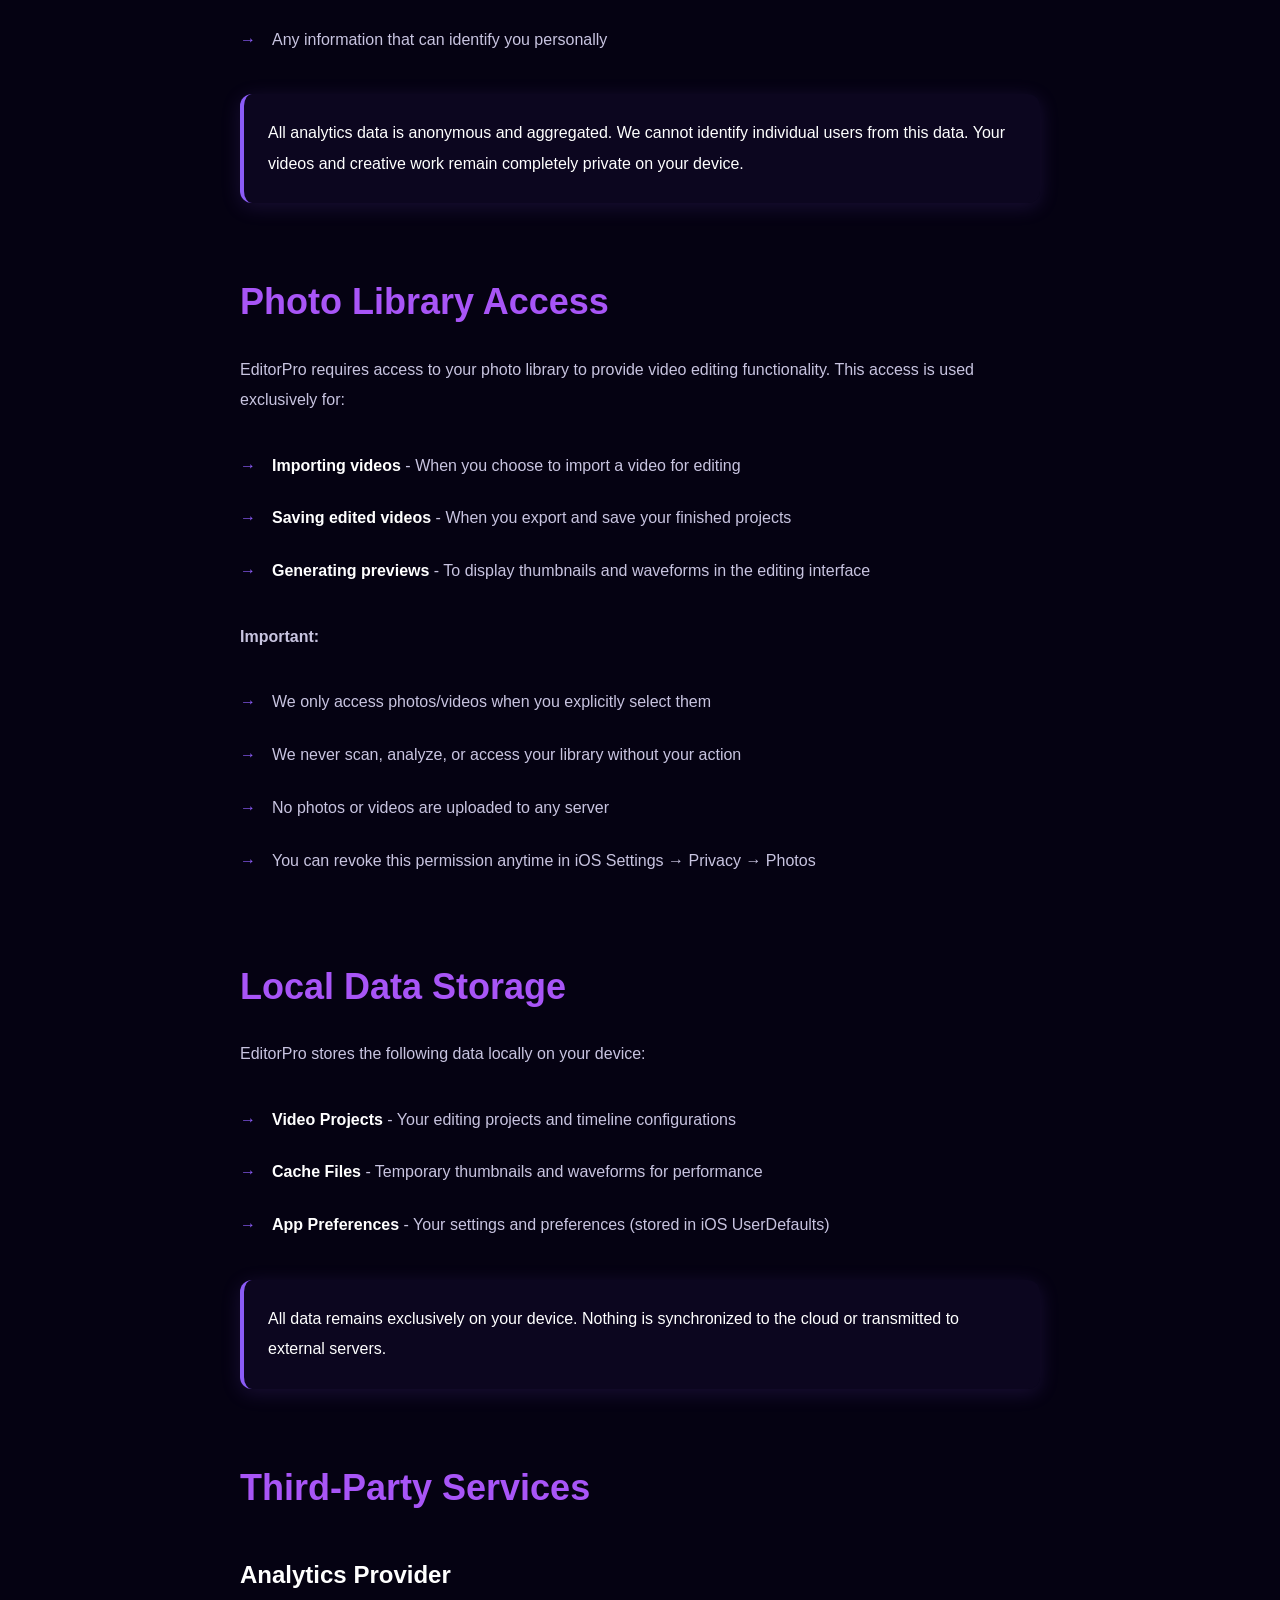
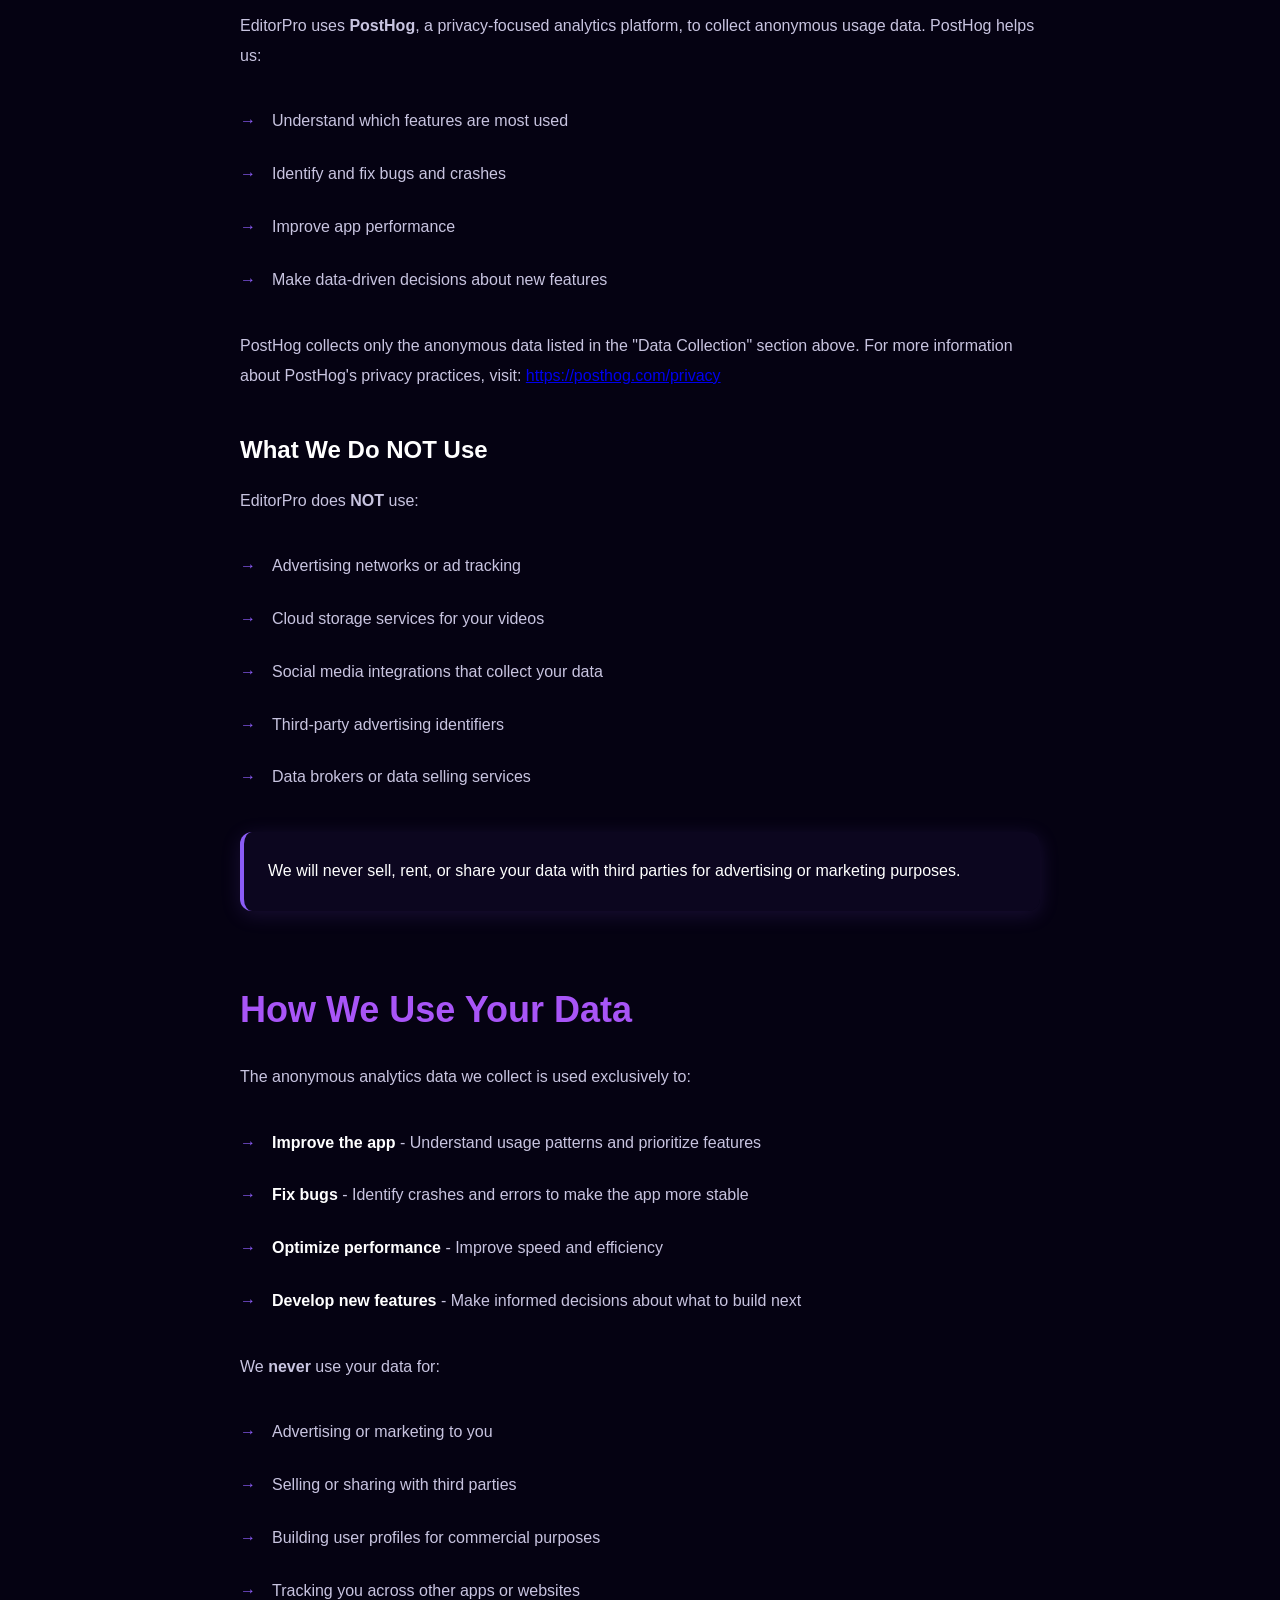
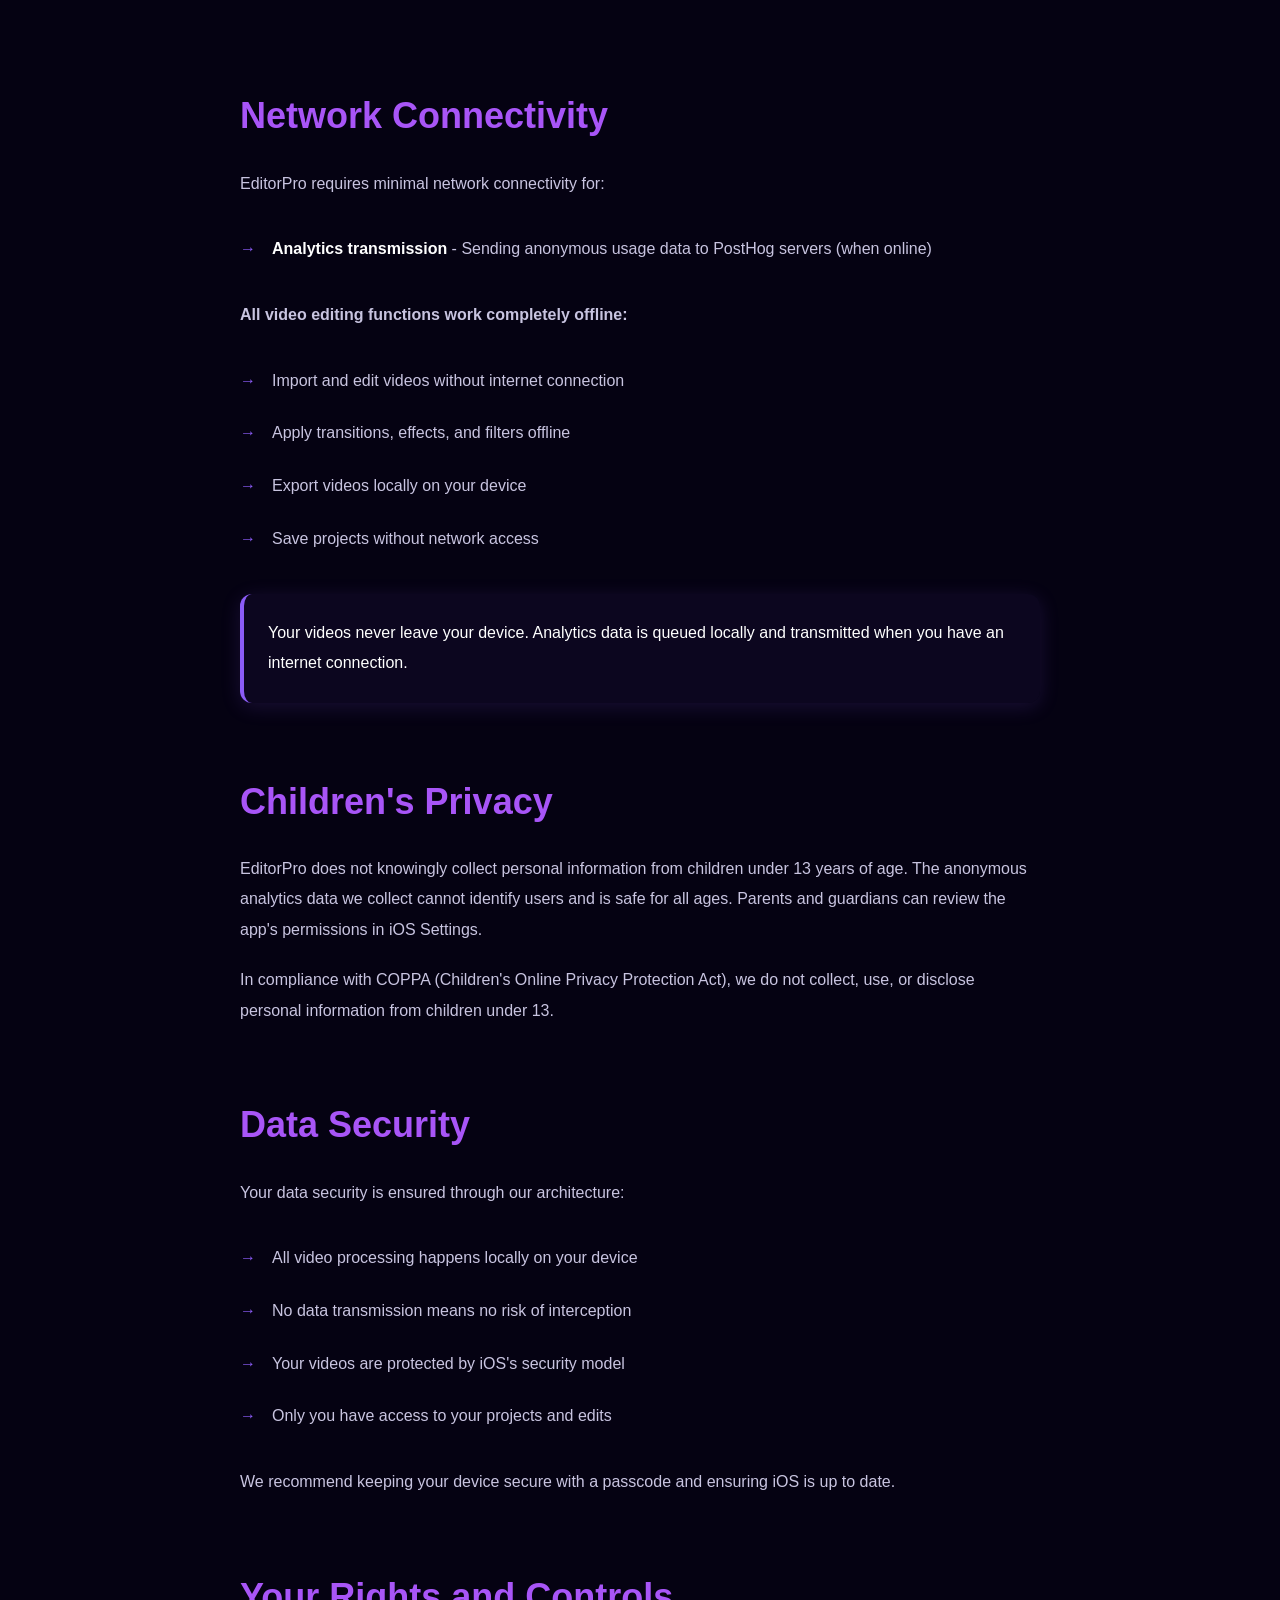
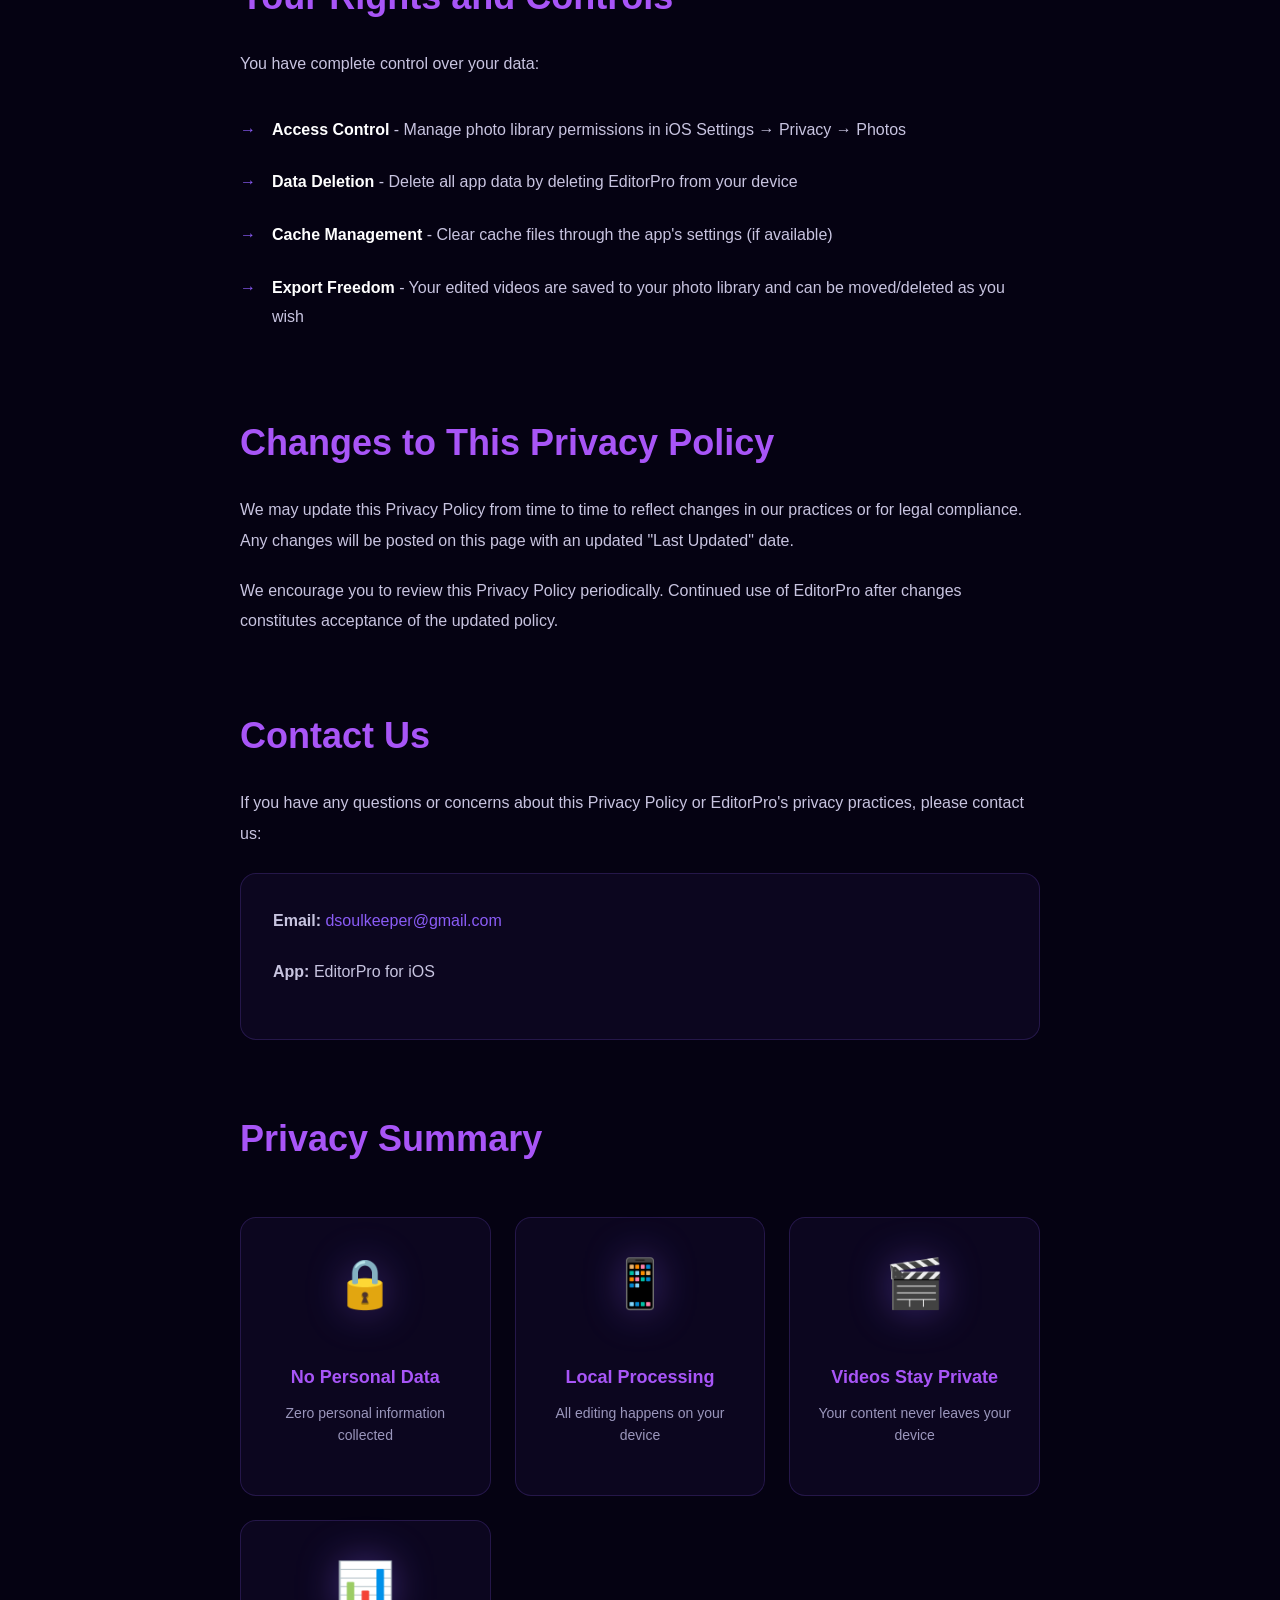
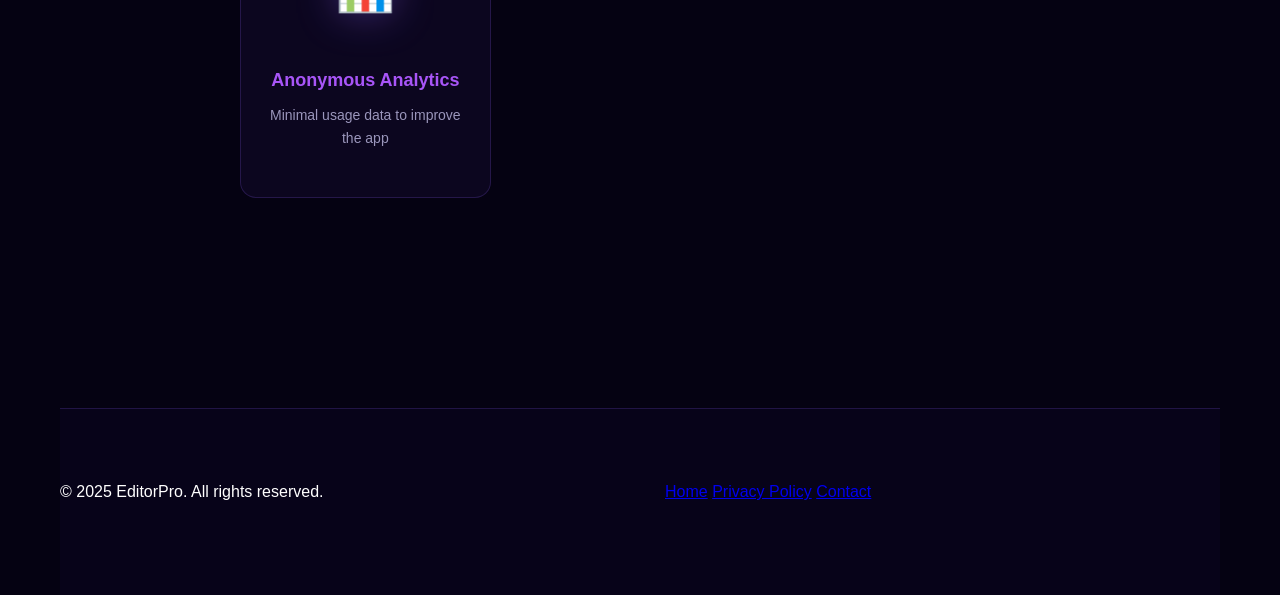
==== commit c09a623e: "Add support page" ====
--- a/privacy.html
+++ b/privacy.html
@@ -28,6 +28,7 @@
             <nav>
                 <a href="index.html">Home</a>
                 <a href="privacy.html" class="active">Privacy Policy</a>
+                <a href="support.html">Support</a>
             </nav>
         </div>
     </header>
--- a/style.css
+++ b/style.css
@@ -547,9 +547,15 @@
 /* Screenshots */
 .screenshots-grid {
     display: grid;
-    grid-template-columns: repeat(auto-fit, minmax(320px, 1fr));
+    grid-template-columns: repeat(auto-fit, minmax(250px, 1fr));
     gap: 40px;
     margin-top: 60px;
+}
+
+@media (min-width: 1200px) {
+    .screenshots-grid {
+        grid-template-columns: repeat(4, 1fr);
+    }
 }
 
 .screenshot-item {
